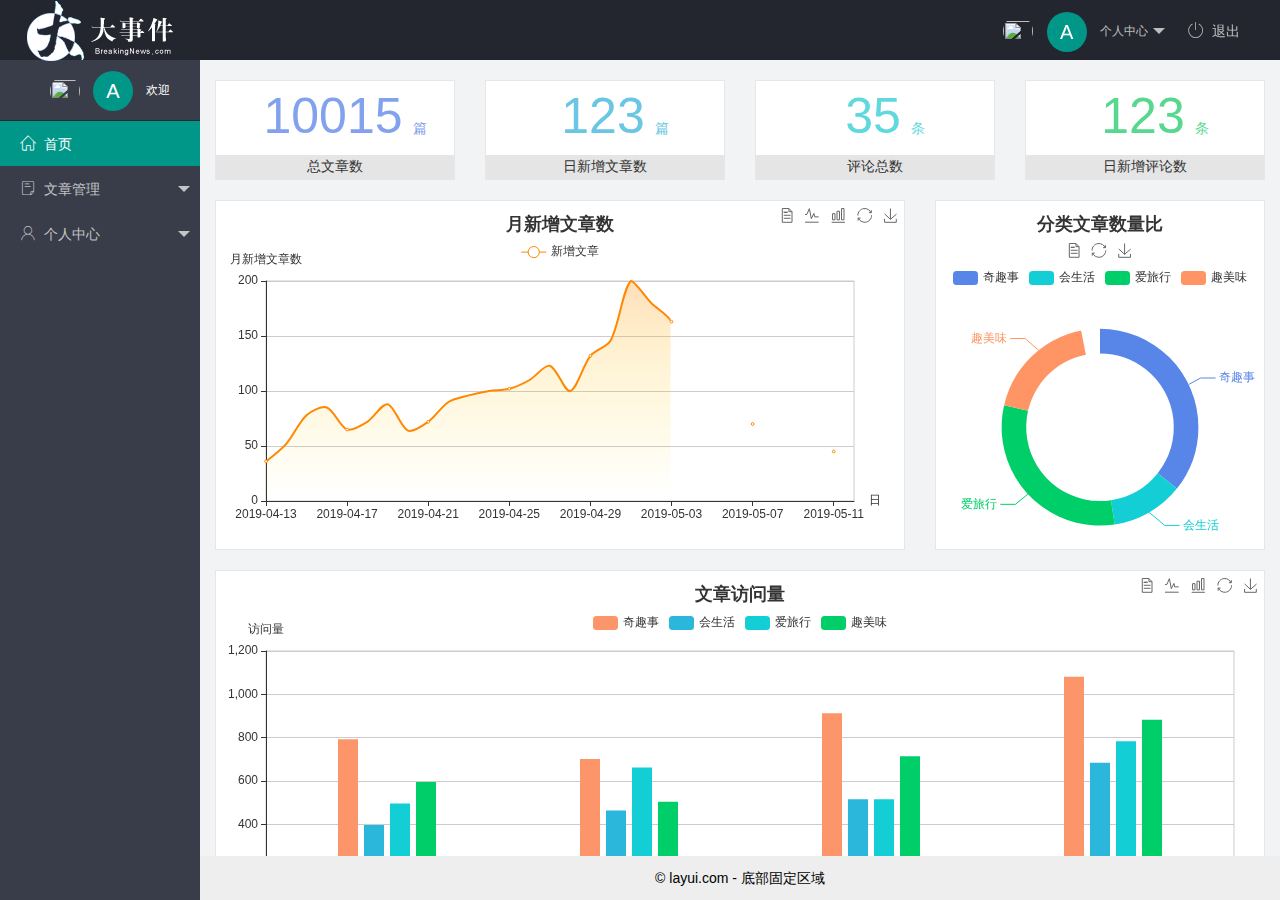
==== index.html @ 05a691ca "实现主页功能" ====
<!DOCTYPE html>
<html lang="en">

<head>
    <meta charset="UTF-8">
    <meta name="viewport" content="width=device-width, initial-scale=1.0">
    <meta http-equiv="X-UA-Compatible" content="ie=edge">
    <title>大事件后台管理系统</title>
    <link rel="stylesheet" href="assets/lib/layui/css/layui.css">
    <link rel="stylesheet" href="assets/css/index.css">
    <link rel="stylesheet" href="assets/fonts/iconfont.css">
</head>

<body class="layui-layout-body">
    <div class="layui-layout layui-layout-admin">
        <div class="layui-header">
            <div class="layui-logo">
                <img src="/assets/images/logo.png" alt="" />
            </div>
            <!-- 头部区域（可配合layui已有的水平导航） -->
            <ul class="layui-nav layui-layout-right">
                <li class="layui-nav-item">
                    <a href="javascript:;" class="userinfo">
                        <img src="http://t.cn/RCzsdCq" class="layui-nav-img" />
                        <span class="text-avatar">A</span>
                        个人中心
                    </a>
                    <dl class="layui-nav-child">
                        <dd><a href="">基本资料</a></dd>
                        <dd><a href="">更换头像</a></dd>
                        <dd><a href="">重置密码</a></dd>
                    </dl>
                </li>
                <li class="layui-nav-item"><a href="javascript:;" id="btnLogout"><span class="iconfont">&#xe865;</span>退出</a></li>
            </ul>
        </div>
        <div class="layui-side layui-bg-black">
            <div class="layui-side-scroll">
                <div class="userinfo">
                    <img src="http://t.cn/RCzsdCq" class="layui-nav-img" />
                    <span class="text-avatar">A</span>
                    <span id="welcom">欢迎</span>
                </div>
                <!-- 左侧导航区域（可配合layui已有的垂直导航） -->
                <ul class="layui-nav layui-nav-tree" lay-filter="test" lay-shrink="all">
                    <li class="layui-nav-item layui-this"><a href="home/dashboard.html" target="fm"><span
                                class="iconfont">&#xe6a9;</span>首页</a></li>
                    <li class="layui-nav-item">
                        <a class="" href="javascript:;"><span class="iconfont">&#xe615;</span>文章管理</a>
                        <dl class="layui-nav-child">
                            <dd><a href="javascript:;"><i class="layui-icon layui-icon-app"></i>文章类别</a></dd>
                            <dd><a href="javascript:;"><i class="layui-icon layui-icon-app"></i>文章列表</a></dd>
                            <dd><a href="javascript:;"><i class="layui-icon layui-icon-app"></i>发布文章</a></dd>
                        </dl>
                    </li>
                    <li class="layui-nav-item">
                        <a href="javascript:;"><span class="iconfont">&#xe614;</span>个人中心</a>
                        <dl class="layui-nav-child">
                            <dd><a href="javascript:;"><i class="layui-icon layui-icon-app"></i>基本资料</a></dd>
                            <dd><a href="javascript:;"><i class="layui-icon layui-icon-app"></i>更换头像</a></dd>
                            <dd><a href="javascript:;"><i class="layui-icon layui-icon-app"></i>重置密码</a></dd>
                        </dl>
                    </li>
                </ul>
            </div>
        </div>
        <div class="layui-body">
            <!-- 内容主体区域 -->
            <iframe name="fm" src="home/dashboard.html" frameborder="0"></iframe>
        </div>
        <div class="layui-footer">
            <!-- 底部固定区域 -->
            © layui.com - 底部固定区域
        </div>
    </div>
    <!-- 导入 layui 的JS文件 -->
    <script src="/assets/lib/layui/layui.all.js"></script>
    <script src="/assets/lib/jquery.js"></script>
    <script src="/assets/js/baseAPI.js"></script>
    <script src="/assets/js/index.js"></script>
</body>

</html>
---- assets/lib/layui/css/layui.css ----
/** layui-v2.5.5 MIT License By https://www.layui.com */
 .layui-inline,img{display:inline-block;vertical-align:middle}h1,h2,h3,h4,h5,h6{font-weight:400}.layui-edge,.layui-header,.layui-inline,.layui-main{position:relative}.layui-body,.layui-edge,.layui-elip{overflow:hidden}.layui-btn,.layui-edge,.layui-inline,img{vertical-align:middle}.layui-btn,.layui-disabled,.layui-icon,.layui-unselect{-moz-user-select:none;-webkit-user-select:none;-ms-user-select:none}.layui-elip,.layui-form-checkbox span,.layui-form-pane .layui-form-label{text-overflow:ellipsis;white-space:nowrap}.layui-breadcrumb,.layui-tree-btnGroup{visibility:hidden}blockquote,body,button,dd,div,dl,dt,form,h1,h2,h3,h4,h5,h6,input,li,ol,p,pre,td,textarea,th,ul{margin:0;padding:0;-webkit-tap-highlight-color:rgba(0,0,0,0)}a:active,a:hover{outline:0}img{border:none}li{list-style:none}table{border-collapse:collapse;border-spacing:0}h4,h5,h6{font-size:100%}button,input,optgroup,option,select,textarea{font-family:inherit;font-size:inherit;font-style:inherit;font-weight:inherit;outline:0}pre{white-space:pre-wrap;white-space:-moz-pre-wrap;white-space:-pre-wrap;white-space:-o-pre-wrap;word-wrap:break-word}body{line-height:24px;font:14px Helvetica Neue,Helvetica,PingFang SC,Tahoma,Arial,sans-serif}hr{height:1px;margin:10px 0;border:0;clear:both}a{color:#333;text-decoration:none}a:hover{color:#777}a cite{font-style:normal;*cursor:pointer}.layui-border-box,.layui-border-box *{box-sizing:border-box}.layui-box,.layui-box *{box-sizing:content-box}.layui-clear{clear:both;*zoom:1}.layui-clear:after{content:'\20';clear:both;*zoom:1;display:block;height:0}.layui-inline{*display:inline;*zoom:1}.layui-edge{display:inline-block;width:0;height:0;border-width:6px;border-style:dashed;border-color:transparent}.layui-edge-top{top:-4px;border-bottom-color:#999;border-bottom-style:solid}.layui-edge-right{border-left-color:#999;border-left-style:solid}.layui-edge-bottom{top:2px;border-top-color:#999;border-top-style:solid}.layui-edge-left{border-right-color:#999;border-right-style:solid}.layui-disabled,.layui-disabled:hover{color:#d2d2d2!important;cursor:not-allowed!important}.layui-circle{border-radius:100%}.layui-show{display:block!important}.layui-hide{display:none!important}@font-face{font-family:layui-icon;src:url(../font/iconfont.eot?v=250);src:url(../font/iconfont.eot?v=250#iefix) format('embedded-opentype'),url(../font/iconfont.woff2?v=250) format('woff2'),url(../font/iconfont.woff?v=250) format('woff'),url(../font/iconfont.ttf?v=250) format('truetype'),url(../font/iconfont.svg?v=250#layui-icon) format('svg')}.layui-icon{font-family:layui-icon!important;font-size:16px;font-style:normal;-webkit-font-smoothing:antialiased;-moz-osx-font-smoothing:grayscale}.layui-icon-reply-fill:before{content:"\e611"}.layui-icon-set-fill:before{content:"\e614"}.layui-icon-menu-fill:before{content:"\e60f"}.layui-icon-search:before{content:"\e615"}.layui-icon-share:before{content:"\e641"}.layui-icon-set-sm:before{content:"\e620"}.layui-icon-engine:before{content:"\e628"}.layui-icon-close:before{content:"\1006"}.layui-icon-close-fill:before{content:"\1007"}.layui-icon-chart-screen:before{content:"\e629"}.layui-icon-star:before{content:"\e600"}.layui-icon-circle-dot:before{content:"\e617"}.layui-icon-chat:before{content:"\e606"}.layui-icon-release:before{content:"\e609"}.layui-icon-list:before{content:"\e60a"}.layui-icon-chart:before{content:"\e62c"}.layui-icon-ok-circle:before{content:"\1005"}.layui-icon-layim-theme:before{content:"\e61b"}.layui-icon-table:before{content:"\e62d"}.layui-icon-right:before{content:"\e602"}.layui-icon-left:before{content:"\e603"}.layui-icon-cart-simple:before{content:"\e698"}.layui-icon-face-cry:before{content:"\e69c"}.layui-icon-face-smile:before{content:"\e6af"}.layui-icon-survey:before{content:"\e6b2"}.layui-icon-tree:before{content:"\e62e"}.layui-icon-upload-circle:before{content:"\e62f"}.layui-icon-add-circle:before{content:"\e61f"}.layui-icon-download-circle:before{content:"\e601"}.layui-icon-templeate-1:before{content:"\e630"}.layui-icon-util:before{content:"\e631"}.layui-icon-face-surprised:before{content:"\e664"}.layui-icon-edit:before{content:"\e642"}.layui-icon-speaker:before{content:"\e645"}.layui-icon-down:before{content:"\e61a"}.layui-icon-file:before{content:"\e621"}.layui-icon-layouts:before{content:"\e632"}.layui-icon-rate-half:before{content:"\e6c9"}.layui-icon-add-circle-fine:before{content:"\e608"}.layui-icon-prev-circle:before{content:"\e633"}.layui-icon-read:before{content:"\e705"}.layui-icon-404:before{content:"\e61c"}.layui-icon-carousel:before{content:"\e634"}.layui-icon-help:before{content:"\e607"}.layui-icon-code-circle:before{content:"\e635"}.layui-icon-water:before{content:"\e636"}.layui-icon-username:before{content:"\e66f"}.layui-icon-find-fill:before{content:"\e670"}.layui-icon-about:before{content:"\e60b"}.layui-icon-location:before{content:"\e715"}.layui-icon-up:before{content:"\e619"}.layui-icon-pause:before{content:"\e651"}.layui-icon-date:before{content:"\e637"}.layui-icon-layim-uploadfile:before{content:"\e61d"}.layui-icon-delete:before{content:"\e640"}.layui-icon-play:before{content:"\e652"}.layui-icon-top:before{content:"\e604"}.layui-icon-friends:before{content:"\e612"}.layui-icon-refresh-3:before{content:"\e9aa"}.layui-icon-ok:before{content:"\e605"}.layui-icon-layer:before{content:"\e638"}.layui-icon-face-smile-fine:before{content:"\e60c"}.layui-icon-dollar:before{content:"\e659"}.layui-icon-group:before{content:"\e613"}.layui-icon-layim-download:before{content:"\e61e"}.layui-icon-picture-fine:before{content:"\e60d"}.layui-icon-link:before{content:"\e64c"}.layui-icon-diamond:before{content:"\e735"}.layui-icon-log:before{content:"\e60e"}.layui-icon-rate-solid:before{content:"\e67a"}.layui-icon-fonts-del:before{content:"\e64f"}.layui-icon-unlink:before{content:"\e64d"}.layui-icon-fonts-clear:before{content:"\e639"}.layui-icon-triangle-r:before{content:"\e623"}.layui-icon-circle:before{content:"\e63f"}.layui-icon-radio:before{content:"\e643"}.layui-icon-align-center:before{content:"\e647"}.layui-icon-align-right:before{content:"\e648"}.layui-icon-align-left:before{content:"\e649"}.layui-icon-loading-1:before{content:"\e63e"}.layui-icon-return:before{content:"\e65c"}.layui-icon-fonts-strong:before{content:"\e62b"}.layui-icon-upload:before{content:"\e67c"}.layui-icon-dialogue:before{content:"\e63a"}.layui-icon-video:before{content:"\e6ed"}.layui-icon-headset:before{content:"\e6fc"}.layui-icon-cellphone-fine:before{content:"\e63b"}.layui-icon-add-1:before{content:"\e654"}.layui-icon-face-smile-b:before{content:"\e650"}.layui-icon-fonts-html:before{content:"\e64b"}.layui-icon-form:before{content:"\e63c"}.layui-icon-cart:before{content:"\e657"}.layui-icon-camera-fill:before{content:"\e65d"}.layui-icon-tabs:before{content:"\e62a"}.layui-icon-fonts-code:before{content:"\e64e"}.layui-icon-fire:before{content:"\e756"}.layui-icon-set:before{content:"\e716"}.layui-icon-fonts-u:before{content:"\e646"}.layui-icon-triangle-d:before{content:"\e625"}.layui-icon-tips:before{content:"\e702"}.layui-icon-picture:before{content:"\e64a"}.layui-icon-more-vertical:before{content:"\e671"}.layui-icon-flag:before{content:"\e66c"}.layui-icon-loading:before{content:"\e63d"}.layui-icon-fonts-i:before{content:"\e644"}.layui-icon-refresh-1:before{content:"\e666"}.layui-icon-rmb:before{content:"\e65e"}.layui-icon-home:before{content:"\e68e"}.layui-icon-user:before{content:"\e770"}.layui-icon-notice:before{content:"\e667"}.layui-icon-login-weibo:before{content:"\e675"}.layui-icon-voice:before{content:"\e688"}.layui-icon-upload-drag:before{content:"\e681"}.layui-icon-login-qq:before{content:"\e676"}.layui-icon-snowflake:before{content:"\e6b1"}.layui-icon-file-b:before{content:"\e655"}.layui-icon-template:before{content:"\e663"}.layui-icon-auz:before{content:"\e672"}.layui-icon-console:before{content:"\e665"}.layui-icon-app:before{content:"\e653"}.layui-icon-prev:before{content:"\e65a"}.layui-icon-website:before{content:"\e7ae"}.layui-icon-next:before{content:"\e65b"}.layui-icon-component:before{content:"\e857"}.layui-icon-more:before{content:"\e65f"}.layui-icon-login-wechat:before{content:"\e677"}.layui-icon-shrink-right:before{content:"\e668"}.layui-icon-spread-left:before{content:"\e66b"}.layui-icon-camera:before{content:"\e660"}.layui-icon-note:before{content:"\e66e"}.layui-icon-refresh:before{content:"\e669"}.layui-icon-female:before{content:"\e661"}.layui-icon-male:before{content:"\e662"}.layui-icon-password:before{content:"\e673"}.layui-icon-senior:before{content:"\e674"}.layui-icon-theme:before{content:"\e66a"}.layui-icon-tread:before{content:"\e6c5"}.layui-icon-praise:before{content:"\e6c6"}.layui-icon-star-fill:before{content:"\e658"}.layui-icon-rate:before{content:"\e67b"}.layui-icon-template-1:before{content:"\e656"}.layui-icon-vercode:before{content:"\e679"}.layui-icon-cellphone:before{content:"\e678"}.layui-icon-screen-full:before{content:"\e622"}.layui-icon-screen-restore:before{content:"\e758"}.layui-icon-cols:before{content:"\e610"}.layui-icon-export:before{content:"\e67d"}.layui-icon-print:before{content:"\e66d"}.layui-icon-slider:before{content:"\e714"}.layui-icon-addition:before{content:"\e624"}.layui-icon-subtraction:before{content:"\e67e"}.layui-icon-service:before{content:"\e626"}.layui-icon-transfer:before{content:"\e691"}.layui-main{width:1140px;margin:0 auto}.layui-header{z-index:1000;height:60px}.layui-header a:hover{transition:all .5s;-webkit-transition:all .5s}.layui-side{position:fixed;left:0;top:0;bottom:0;z-index:999;width:200px;overflow-x:hidden}.layui-side-scroll{position:relative;width:220px;height:100%;overflow-x:hidden}.layui-body{position:absolute;left:200px;right:0;top:0;bottom:0;z-index:998;width:auto;overflow-y:auto;box-sizing:border-box}.layui-layout-body{overflow:hidden}.layui-layout-admin .layui-header{background-color:#23262E}.layui-layout-admin .layui-side{top:60px;width:200px;overflow-x:hidden}.layui-layout-admin .layui-body{position:fixed;top:60px;bottom:44px}.layui-layout-admin .layui-main{width:auto;margin:0 15px}.layui-layout-admin .layui-footer{position:fixed;left:200px;right:0;bottom:0;height:44px;line-height:44px;padding:0 15px;background-color:#eee}.layui-layout-admin .layui-logo{position:absolute;left:0;top:0;width:200px;height:100%;line-height:60px;text-align:center;color:#009688;font-size:16px}.layui-layout-admin .layui-header .layui-nav{background:0 0}.layui-layout-left{position:absolute!important;left:200px;top:0}.layui-layout-right{position:absolute!important;right:0;top:0}.layui-container{position:relative;margin:0 auto;padding:0 15px;box-sizing:border-box}.layui-fluid{position:relative;margin:0 auto;padding:0 15px}.layui-row:after,.layui-row:before{content:'';display:block;clear:both}.layui-col-lg1,.layui-col-lg10,.layui-col-lg11,.layui-col-lg12,.layui-col-lg2,.layui-col-lg3,.layui-col-lg4,.layui-col-lg5,.layui-col-lg6,.layui-col-lg7,.layui-col-lg8,.layui-col-lg9,.layui-col-md1,.layui-col-md10,.layui-col-md11,.layui-col-md12,.layui-col-md2,.layui-col-md3,.layui-col-md4,.layui-col-md5,.layui-col-md6,.layui-col-md7,.layui-col-md8,.layui-col-md9,.layui-col-sm1,.layui-col-sm10,.layui-col-sm11,.layui-col-sm12,.layui-col-sm2,.layui-col-sm3,.layui-col-sm4,.layui-col-sm5,.layui-col-sm6,.layui-col-sm7,.layui-col-sm8,.layui-col-sm9,.layui-col-xs1,.layui-col-xs10,.layui-col-xs11,.layui-col-xs12,.layui-col-xs2,.layui-col-xs3,.layui-col-xs4,.layui-col-xs5,.layui-col-xs6,.layui-col-xs7,.layui-col-xs8,.layui-col-xs9{position:relative;display:block;box-sizing:border-box}.layui-col-xs1,.layui-col-xs10,.layui-col-xs11,.layui-col-xs12,.layui-col-xs2,.layui-col-xs3,.layui-col-xs4,.layui-col-xs5,.layui-col-xs6,.layui-col-xs7,.layui-col-xs8,.layui-col-xs9{float:left}.layui-col-xs1{width:8.33333333%}.layui-col-xs2{width:16.66666667%}.layui-col-xs3{width:25%}.layui-col-xs4{width:33.33333333%}.layui-col-xs5{width:41.66666667%}.layui-col-xs6{width:50%}.layui-col-xs7{width:58.33333333%}.layui-col-xs8{width:66.66666667%}.layui-col-xs9{width:75%}.layui-col-xs10{width:83.33333333%}.layui-col-xs11{width:91.66666667%}.layui-col-xs12{width:100%}.layui-col-xs-offset1{margin-left:8.33333333%}.layui-col-xs-offset2{margin-left:16.66666667%}.layui-col-xs-offset3{margin-left:25%}.layui-col-xs-offset4{margin-left:33.33333333%}.layui-col-xs-offset5{margin-left:41.66666667%}.layui-col-xs-offset6{margin-left:50%}.layui-col-xs-offset7{margin-left:58.33333333%}.layui-col-xs-offset8{margin-left:66.66666667%}.layui-col-xs-offset9{margin-left:75%}.layui-col-xs-offset10{margin-left:83.33333333%}.layui-col-xs-offset11{margin-left:91.66666667%}.layui-col-xs-offset12{margin-left:100%}@media screen and (max-width:768px){.layui-hide-xs{display:none!important}.layui-show-xs-block{display:block!important}.layui-show-xs-inline{display:inline!important}.layui-show-xs-inline-block{display:inline-block!important}}@media screen and (min-width:768px){.layui-container{width:750px}.layui-hide-sm{display:none!important}.layui-show-sm-block{display:block!important}.layui-show-sm-inline{display:inline!important}.layui-show-sm-inline-block{display:inline-block!important}.layui-col-sm1,.layui-col-sm10,.layui-col-sm11,.layui-col-sm12,.layui-col-sm2,.layui-col-sm3,.layui-col-sm4,.layui-col-sm5,.layui-col-sm6,.layui-col-sm7,.layui-col-sm8,.layui-col-sm9{float:left}.layui-col-sm1{width:8.33333333%}.layui-col-sm2{width:16.66666667%}.layui-col-sm3{width:25%}.layui-col-sm4{width:33.33333333%}.layui-col-sm5{width:41.66666667%}.layui-col-sm6{width:50%}.layui-col-sm7{width:58.33333333%}.layui-col-sm8{width:66.66666667%}.layui-col-sm9{width:75%}.layui-col-sm10{width:83.33333333%}.layui-col-sm11{width:91.66666667%}.layui-col-sm12{width:100%}.layui-col-sm-offset1{margin-left:8.33333333%}.layui-col-sm-offset2{margin-left:16.66666667%}.layui-col-sm-offset3{margin-left:25%}.layui-col-sm-offset4{margin-left:33.33333333%}.layui-col-sm-offset5{margin-left:41.66666667%}.layui-col-sm-offset6{margin-left:50%}.layui-col-sm-offset7{margin-left:58.33333333%}.layui-col-sm-offset8{margin-left:66.66666667%}.layui-col-sm-offset9{margin-left:75%}.layui-col-sm-offset10{margin-left:83.33333333%}.layui-col-sm-offset11{margin-left:91.66666667%}.layui-col-sm-offset12{margin-left:100%}}@media screen and (min-width:992px){.layui-container{width:970px}.layui-hide-md{display:none!important}.layui-show-md-block{display:block!important}.layui-show-md-inline{display:inline!important}.layui-show-md-inline-block{display:inline-block!important}.layui-col-md1,.layui-col-md10,.layui-col-md11,.layui-col-md12,.layui-col-md2,.layui-col-md3,.layui-col-md4,.layui-col-md5,.layui-col-md6,.layui-col-md7,.layui-col-md8,.layui-col-md9{float:left}.layui-col-md1{width:8.33333333%}.layui-col-md2{width:16.66666667%}.layui-col-md3{width:25%}.layui-col-md4{width:33.33333333%}.layui-col-md5{width:41.66666667%}.layui-col-md6{width:50%}.layui-col-md7{width:58.33333333%}.layui-col-md8{width:66.66666667%}.layui-col-md9{width:75%}.layui-col-md10{width:83.33333333%}.layui-col-md11{width:91.66666667%}.layui-col-md12{width:100%}.layui-col-md-offset1{margin-left:8.33333333%}.layui-col-md-offset2{margin-left:16.66666667%}.layui-col-md-offset3{margin-left:25%}.layui-col-md-offset4{margin-left:33.33333333%}.layui-col-md-offset5{margin-left:41.66666667%}.layui-col-md-offset6{margin-left:50%}.layui-col-md-offset7{margin-left:58.33333333%}.layui-col-md-offset8{margin-left:66.66666667%}.layui-col-md-offset9{margin-left:75%}.layui-col-md-offset10{margin-left:83.33333333%}.layui-col-md-offset11{margin-left:91.66666667%}.layui-col-md-offset12{margin-left:100%}}@media screen and (min-width:1200px){.layui-container{width:1170px}.layui-hide-lg{display:none!important}.layui-show-lg-block{display:block!important}.layui-show-lg-inline{display:inline!important}.layui-show-lg-inline-block{display:inline-block!important}.layui-col-lg1,.layui-col-lg10,.layui-col-lg11,.layui-col-lg12,.layui-col-lg2,.layui-col-lg3,.layui-col-lg4,.layui-col-lg5,.layui-col-lg6,.layui-col-lg7,.layui-col-lg8,.layui-col-lg9{float:left}.layui-col-lg1{width:8.33333333%}.layui-col-lg2{width:16.66666667%}.layui-col-lg3{width:25%}.layui-col-lg4{width:33.33333333%}.layui-col-lg5{width:41.66666667%}.layui-col-lg6{width:50%}.layui-col-lg7{width:58.33333333%}.layui-col-lg8{width:66.66666667%}.layui-col-lg9{width:75%}.layui-col-lg10{width:83.33333333%}.layui-col-lg11{width:91.66666667%}.layui-col-lg12{width:100%}.layui-col-lg-offset1{margin-left:8.33333333%}.layui-col-lg-offset2{margin-left:16.66666667%}.layui-col-lg-offset3{margin-left:25%}.layui-col-lg-offset4{margin-left:33.33333333%}.layui-col-lg-offset5{margin-left:41.66666667%}.layui-col-lg-offset6{margin-left:50%}.layui-col-lg-offset7{margin-left:58.33333333%}.layui-col-lg-offset8{margin-left:66.66666667%}.layui-col-lg-offset9{margin-left:75%}.layui-col-lg-offset10{margin-left:83.33333333%}.layui-col-lg-offset11{margin-left:91.66666667%}.layui-col-lg-offset12{margin-left:100%}}.layui-col-space1{margin:-.5px}.layui-col-space1>*{padding:.5px}.layui-col-space3{margin:-1.5px}.layui-col-space3>*{padding:1.5px}.layui-col-space5{margin:-2.5px}.layui-col-space5>*{padding:2.5px}.layui-col-space8{margin:-3.5px}.layui-col-space8>*{padding:3.5px}.layui-col-space10{margin:-5px}.layui-col-space10>*{padding:5px}.layui-col-space12{margin:-6px}.layui-col-space12>*{padding:6px}.layui-col-space15{margin:-7.5px}.layui-col-space15>*{padding:7.5px}.layui-col-space18{margin:-9px}.layui-col-space18>*{padding:9px}.layui-col-space20{margin:-10px}.layui-col-space20>*{padding:10px}.layui-col-space22{margin:-11px}.layui-col-space22>*{padding:11px}.layui-col-space25{margin:-12.5px}.layui-col-space25>*{padding:12.5px}.layui-col-space30{margin:-15px}.layui-col-space30>*{padding:15px}.layui-btn,.layui-input,.layui-select,.layui-textarea,.layui-upload-button{outline:0;-webkit-appearance:none;transition:all .3s;-webkit-transition:all .3s;box-sizing:border-box}.layui-elem-quote{margin-bottom:10px;padding:15px;line-height:22px;border-left:5px solid #009688;border-radius:0 2px 2px 0;background-color:#f2f2f2}.layui-quote-nm{border-style:solid;border-width:1px 1px 1px 5px;background:0 0}.layui-elem-field{margin-bottom:10px;padding:0;border-width:1px;border-style:solid}.layui-elem-field legend{margin-left:20px;padding:0 10px;font-size:20px;font-weight:300}.layui-field-title{margin:10px 0 20px;border-width:1px 0 0}.layui-field-box{padding:10px 15px}.layui-field-title .layui-field-box{padding:10px 0}.layui-progress{position:relative;height:6px;border-radius:20px;background-color:#e2e2e2}.layui-progress-bar{position:absolute;left:0;top:0;width:0;max-width:100%;height:6px;border-radius:20px;text-align:right;background-color:#5FB878;transition:all .3s;-webkit-transition:all .3s}.layui-progress-big,.layui-progress-big .layui-progress-bar{height:18px;line-height:18px}.layui-progress-text{position:relative;top:-20px;line-height:18px;font-size:12px;color:#666}.layui-progress-big .layui-progress-text{position:static;padding:0 10px;color:#fff}.layui-collapse{border-width:1px;border-style:solid;border-radius:2px}.layui-colla-content,.layui-colla-item{border-top-width:1px;border-top-style:solid}.layui-colla-item:first-child{border-top:none}.layui-colla-title{position:relative;height:42px;line-height:42px;padding:0 15px 0 35px;color:#333;background-color:#f2f2f2;cursor:pointer;font-size:14px;overflow:hidden}.layui-colla-content{display:none;padding:10px 15px;line-height:22px;color:#666}.layui-colla-icon{position:absolute;left:15px;top:0;font-size:14px}.layui-card{margin-bottom:15px;border-radius:2px;background-color:#fff;box-shadow:0 1px 2px 0 rgba(0,0,0,.05)}.layui-card:last-child{margin-bottom:0}.layui-card-header{position:relative;height:42px;line-height:42px;padding:0 15px;border-bottom:1px solid #f6f6f6;color:#333;border-radius:2px 2px 0 0;font-size:14px}.layui-bg-black,.layui-bg-blue,.layui-bg-cyan,.layui-bg-green,.layui-bg-orange,.layui-bg-red{color:#fff!important}.layui-card-body{position:relative;padding:10px 15px;line-height:24px}.layui-card-body[pad15]{padding:15px}.layui-card-body[pad20]{padding:20px}.layui-card-body .layui-table{margin:5px 0}.layui-card .layui-tab{margin:0}.layui-panel-window{position:relative;padding:15px;border-radius:0;border-top:5px solid #E6E6E6;background-color:#fff}.layui-auxiliar-moving{position:fixed;left:0;right:0;top:0;bottom:0;width:100%;height:100%;background:0 0;z-index:9999999999}.layui-form-label,.layui-form-mid,.layui-form-select,.layui-input-block,.layui-input-inline,.layui-textarea{position:relative}.layui-bg-red{background-color:#FF5722!important}.layui-bg-orange{background-color:#FFB800!important}.layui-bg-green{background-color:#009688!important}.layui-bg-cyan{background-color:#2F4056!important}.layui-bg-blue{background-color:#1E9FFF!important}.layui-bg-black{background-color:#393D49!important}.layui-bg-gray{background-color:#eee!important;color:#666!important}.layui-badge-rim,.layui-colla-content,.layui-colla-item,.layui-collapse,.layui-elem-field,.layui-form-pane .layui-form-item[pane],.layui-form-pane .layui-form-label,.layui-input,.layui-layedit,.layui-layedit-tool,.layui-quote-nm,.layui-select,.layui-tab-bar,.layui-tab-card,.layui-tab-title,.layui-tab-title .layui-this:after,.layui-textarea{border-color:#e6e6e6}.layui-timeline-item:before,hr{background-color:#e6e6e6}.layui-text{line-height:22px;font-size:14px;color:#666}.layui-text h1,.layui-text h2,.layui-text h3{font-weight:500;color:#333}.layui-text h1{font-size:30px}.layui-text h2{font-size:24px}.layui-text h3{font-size:18px}.layui-text a:not(.layui-btn){color:#01AAED}.layui-text a:not(.layui-btn):hover{text-decoration:underline}.layui-text ul{padding:5px 0 5px 15px}.layui-text ul li{margin-top:5px;list-style-type:disc}.layui-text em,.layui-word-aux{color:#999!important;padding:0 5px!important}.layui-btn{display:inline-block;height:38px;line-height:38px;padding:0 18px;background-color:#009688;color:#fff;white-space:nowrap;text-align:center;font-size:14px;border:none;border-radius:2px;cursor:pointer}.layui-btn:hover{opacity:.8;filter:alpha(opacity=80);color:#fff}.layui-btn:active{opacity:1;filter:alpha(opacity=100)}.layui-btn+.layui-btn{margin-left:10px}.layui-btn-container{font-size:0}.layui-btn-container .layui-btn{margin-right:10px;margin-bottom:10px}.layui-btn-container .layui-btn+.layui-btn{margin-left:0}.layui-table .layui-btn-container .layui-btn{margin-bottom:9px}.layui-btn-radius{border-radius:100px}.layui-btn .layui-icon{margin-right:3px;font-size:18px;vertical-align:bottom;vertical-align:middle\9}.layui-btn-primary{border:1px solid #C9C9C9;background-color:#fff;color:#555}.layui-btn-primary:hover{border-color:#009688;color:#333}.layui-btn-normal{background-color:#1E9FFF}.layui-btn-warm{background-color:#FFB800}.layui-btn-danger{background-color:#FF5722}.layui-btn-checked{background-color:#5FB878}.layui-btn-disabled,.layui-btn-disabled:active,.layui-btn-disabled:hover{border:1px solid #e6e6e6;background-color:#FBFBFB;color:#C9C9C9;cursor:not-allowed;opacity:1}.layui-btn-lg{height:44px;line-height:44px;padding:0 25px;font-size:16px}.layui-btn-sm{height:30px;line-height:30px;padding:0 10px;font-size:12px}.layui-btn-sm i{font-size:16px!important}.layui-btn-xs{height:22px;line-height:22px;padding:0 5px;font-size:12px}.layui-btn-xs i{font-size:14px!important}.layui-btn-group{display:inline-block;vertical-align:middle;font-size:0}.layui-btn-group .layui-btn{margin-left:0!important;margin-right:0!important;border-left:1px solid rgba(255,255,255,.5);border-radius:0}.layui-btn-group .layui-btn-primary{border-left:none}.layui-btn-group .layui-btn-primary:hover{border-color:#C9C9C9;color:#009688}.layui-btn-group .layui-btn:first-child{border-left:none;border-radius:2px 0 0 2px}.layui-btn-group .layui-btn-primary:first-child{border-left:1px solid #c9c9c9}.layui-btn-group .layui-btn:last-child{border-radius:0 2px 2px 0}.layui-btn-group .layui-btn+.layui-btn{margin-left:0}.layui-btn-group+.layui-btn-group{margin-left:10px}.layui-btn-fluid{width:100%}.layui-input,.layui-select,.layui-textarea{height:38px;line-height:1.3;line-height:38px\9;border-width:1px;border-style:solid;background-color:#fff;border-radius:2px}.layui-input::-webkit-input-placeholder,.layui-select::-webkit-input-placeholder,.layui-textarea::-webkit-input-placeholder{line-height:1.3}.layui-input,.layui-textarea{display:block;width:100%;padding-left:10px}.layui-input:hover,.layui-textarea:hover{border-color:#D2D2D2!important}.layui-input:focus,.layui-textarea:focus{border-color:#C9C9C9!important}.layui-textarea{min-height:100px;height:auto;line-height:20px;padding:6px 10px;resize:vertical}.layui-select{padding:0 10px}.layui-form input[type=checkbox],.layui-form input[type=radio],.layui-form select{display:none}.layui-form [lay-ignore]{display:initial}.layui-form-item{margin-bottom:15px;clear:both;*zoom:1}.layui-form-item:after{content:'\20';clear:both;*zoom:1;display:block;height:0}.layui-form-label{float:left;display:block;padding:9px 15px;width:80px;font-weight:400;line-height:20px;text-align:right}.layui-form-label-col{display:block;float:none;padding:9px 0;line-height:20px;text-align:left}.layui-form-item .layui-inline{margin-bottom:5px;margin-right:10px}.layui-input-block{margin-left:110px;min-height:36px}.layui-input-inline{display:inline-block;vertical-align:middle}.layui-form-item .layui-input-inline{float:left;width:190px;margin-right:10px}.layui-form-text .layui-input-inline{width:auto}.layui-form-mid{float:left;display:block;padding:9px 0!important;line-height:20px;margin-right:10px}.layui-form-danger+.layui-form-select .layui-input,.layui-form-danger:focus{border-color:#FF5722!important}.layui-form-select .layui-input{padding-right:30px;cursor:pointer}.layui-form-select .layui-edge{position:absolute;right:10px;top:50%;margin-top:-3px;cursor:pointer;border-width:6px;border-top-color:#c2c2c2;border-top-style:solid;transition:all .3s;-webkit-transition:all .3s}.layui-form-select dl{display:none;position:absolute;left:0;top:42px;padding:5px 0;z-index:899;min-width:100%;border:1px solid #d2d2d2;max-height:300px;overflow-y:auto;background-color:#fff;border-radius:2px;box-shadow:0 2px 4px rgba(0,0,0,.12);box-sizing:border-box}.layui-form-select dl dd,.layui-form-select dl dt{padding:0 10px;line-height:36px;white-space:nowrap;overflow:hidden;text-overflow:ellipsis}.layui-form-select dl dt{font-size:12px;color:#999}.layui-form-select dl dd{cursor:pointer}.layui-form-select dl dd:hover{background-color:#f2f2f2;-webkit-transition:.5s all;transition:.5s all}.layui-form-select .layui-select-group dd{padding-left:20px}.layui-form-select dl dd.layui-select-tips{padding-left:10px!important;color:#999}.layui-form-select dl dd.layui-this{background-color:#5FB878;color:#fff}.layui-form-checkbox,.layui-form-select dl dd.layui-disabled{background-color:#fff}.layui-form-selected dl{display:block}.layui-form-checkbox,.layui-form-checkbox *,.layui-form-switch{display:inline-block;vertical-align:middle}.layui-form-selected .layui-edge{margin-top:-9px;-webkit-transform:rotate(180deg);transform:rotate(180deg);margin-top:-3px\9}:root .layui-form-selected .layui-edge{margin-top:-9px\0/IE9}.layui-form-selectup dl{top:auto;bottom:42px}.layui-select-none{margin:5px 0;text-align:center;color:#999}.layui-select-disabled .layui-disabled{border-color:#eee!important}.layui-select-disabled .layui-edge{border-top-color:#d2d2d2}.layui-form-checkbox{position:relative;height:30px;line-height:30px;margin-right:10px;padding-right:30px;cursor:pointer;font-size:0;-webkit-transition:.1s linear;transition:.1s linear;box-sizing:border-box}.layui-form-checkbox span{padding:0 10px;height:100%;font-size:14px;border-radius:2px 0 0 2px;background-color:#d2d2d2;color:#fff;overflow:hidden}.layui-form-checkbox:hover span{background-color:#c2c2c2}.layui-form-checkbox i{position:absolute;right:0;top:0;width:30px;height:28px;border:1px solid #d2d2d2;border-left:none;border-radius:0 2px 2px 0;color:#fff;font-size:20px;text-align:center}.layui-form-checkbox:hover i{border-color:#c2c2c2;color:#c2c2c2}.layui-form-checked,.layui-form-checked:hover{border-color:#5FB878}.layui-form-checked span,.layui-form-checked:hover span{background-color:#5FB878}.layui-form-checked i,.layui-form-checked:hover i{color:#5FB878}.layui-form-item .layui-form-checkbox{margin-top:4px}.layui-form-checkbox[lay-skin=primary]{height:auto!important;line-height:normal!important;min-width:18px;min-height:18px;border:none!important;margin-right:0;padding-left:28px;padding-right:0;background:0 0}.layui-form-checkbox[lay-skin=primary] span{padding-left:0;padding-right:15px;line-height:18px;background:0 0;color:#666}.layui-form-checkbox[lay-skin=primary] i{right:auto;left:0;width:16px;height:16px;line-height:16px;border:1px solid #d2d2d2;font-size:12px;border-radius:2px;background-color:#fff;-webkit-transition:.1s linear;transition:.1s linear}.layui-form-checkbox[lay-skin=primary]:hover i{border-color:#5FB878;color:#fff}.layui-form-checked[lay-skin=primary] i{border-color:#5FB878!important;background-color:#5FB878;color:#fff}.layui-checkbox-disbaled[lay-skin=primary] span{background:0 0!important;color:#c2c2c2}.layui-checkbox-disbaled[lay-skin=primary]:hover i{border-color:#d2d2d2}.layui-form-item .layui-form-checkbox[lay-skin=primary]{margin-top:10px}.layui-form-switch{position:relative;height:22px;line-height:22px;min-width:35px;padding:0 5px;margin-top:8px;border:1px solid #d2d2d2;border-radius:20px;cursor:pointer;background-color:#fff;-webkit-transition:.1s linear;transition:.1s linear}.layui-form-switch i{position:absolute;left:5px;top:3px;width:16px;height:16px;border-radius:20px;background-color:#d2d2d2;-webkit-transition:.1s linear;transition:.1s linear}.layui-form-switch em{position:relative;top:0;width:25px;margin-left:21px;padding:0!important;text-align:center!important;color:#999!important;font-style:normal!important;font-size:12px}.layui-form-onswitch{border-color:#5FB878;background-color:#5FB878}.layui-checkbox-disbaled,.layui-checkbox-disbaled i{border-color:#e2e2e2!important}.layui-form-onswitch i{left:100%;margin-left:-21px;background-color:#fff}.layui-form-onswitch em{margin-left:5px;margin-right:21px;color:#fff!important}.layui-checkbox-disbaled span{background-color:#e2e2e2!important}.layui-checkbox-disbaled:hover i{color:#fff!important}[lay-radio]{display:none}.layui-form-radio,.layui-form-radio *{display:inline-block;vertical-align:middle}.layui-form-radio{line-height:28px;margin:6px 10px 0 0;padding-right:10px;cursor:pointer;font-size:0}.layui-form-radio *{font-size:14px}.layui-form-radio>i{margin-right:8px;font-size:22px;color:#c2c2c2}.layui-form-radio>i:hover,.layui-form-radioed>i{color:#5FB878}.layui-radio-disbaled>i{color:#e2e2e2!important}.layui-form-pane .layui-form-label{width:110px;padding:8px 15px;height:38px;line-height:20px;border-width:1px;border-style:solid;border-radius:2px 0 0 2px;text-align:center;background-color:#FBFBFB;overflow:hidden;box-sizing:border-box}.layui-form-pane .layui-input-inline{margin-left:-1px}.layui-form-pane .layui-input-block{margin-left:110px;left:-1px}.layui-form-pane .layui-input{border-radius:0 2px 2px 0}.layui-form-pane .layui-form-text .layui-form-label{float:none;width:100%;border-radius:2px;box-sizing:border-box;text-align:left}.layui-form-pane .layui-form-text .layui-input-inline{display:block;margin:0;top:-1px;clear:both}.layui-form-pane .layui-form-text .layui-input-block{margin:0;left:0;top:-1px}.layui-form-pane .layui-form-text .layui-textarea{min-height:100px;border-radius:0 0 2px 2px}.layui-form-pane .layui-form-checkbox{margin:4px 0 4px 10px}.layui-form-pane .layui-form-radio,.layui-form-pane .layui-form-switch{margin-top:6px;margin-left:10px}.layui-form-pane .layui-form-item[pane]{position:relative;border-width:1px;border-style:solid}.layui-form-pane .layui-form-item[pane] .layui-form-label{position:absolute;left:0;top:0;height:100%;border-width:0 1px 0 0}.layui-form-pane .layui-form-item[pane] .layui-input-inline{margin-left:110px}@media screen and (max-width:450px){.layui-form-item .layui-form-label{text-overflow:ellipsis;overflow:hidden;white-space:nowrap}.layui-form-item .layui-inline{display:block;margin-right:0;margin-bottom:20px;clear:both}.layui-form-item .layui-inline:after{content:'\20';clear:both;display:block;height:0}.layui-form-item .layui-input-inline{display:block;float:none;left:-3px;width:auto;margin:0 0 10px 112px}.layui-form-item .layui-input-inline+.layui-form-mid{margin-left:110px;top:-5px;padding:0}.layui-form-item .layui-form-checkbox{margin-right:5px;margin-bottom:5px}}.layui-layedit{border-width:1px;border-style:solid;border-radius:2px}.layui-layedit-tool{padding:3px 5px;border-bottom-width:1px;border-bottom-style:solid;font-size:0}.layedit-tool-fixed{position:fixed;top:0;border-top:1px solid #e2e2e2}.layui-layedit-tool .layedit-tool-mid,.layui-layedit-tool .layui-icon{display:inline-block;vertical-align:middle;text-align:center;font-size:14px}.layui-layedit-tool .layui-icon{position:relative;width:32px;height:30px;line-height:30px;margin:3px 5px;color:#777;cursor:pointer;border-radius:2px}.layui-layedit-tool .layui-icon:hover{color:#393D49}.layui-layedit-tool .layui-icon:active{color:#000}.layui-layedit-tool .layedit-tool-active{background-color:#e2e2e2;color:#000}.layui-layedit-tool .layui-disabled,.layui-layedit-tool .layui-disabled:hover{color:#d2d2d2;cursor:not-allowed}.layui-layedit-tool .layedit-tool-mid{width:1px;height:18px;margin:0 10px;background-color:#d2d2d2}.layedit-tool-html{width:50px!important;font-size:30px!important}.layedit-tool-b,.layedit-tool-code,.layedit-tool-help{font-size:16px!important}.layedit-tool-d,.layedit-tool-face,.layedit-tool-image,.layedit-tool-unlink{font-size:18px!important}.layedit-tool-image input{position:absolute;font-size:0;left:0;top:0;width:100%;height:100%;opacity:.01;filter:Alpha(opacity=1);cursor:pointer}.layui-layedit-iframe iframe{display:block;width:100%}#LAY_layedit_code{overflow:hidden}.layui-laypage{display:inline-block;*display:inline;*zoom:1;vertical-align:middle;margin:10px 0;font-size:0}.layui-laypage>a:first-child,.layui-laypage>a:first-child em{border-radius:2px 0 0 2px}.layui-laypage>a:last-child,.layui-laypage>a:last-child em{border-radius:0 2px 2px 0}.layui-laypage>:first-child{margin-left:0!important}.layui-laypage>:last-child{margin-right:0!important}.layui-laypage a,.layui-laypage button,.layui-laypage input,.layui-laypage select,.layui-laypage span{border:1px solid #e2e2e2}.layui-laypage a,.layui-laypage span{display:inline-block;*display:inline;*zoom:1;vertical-align:middle;padding:0 15px;height:28px;line-height:28px;margin:0 -1px 5px 0;background-color:#fff;color:#333;font-size:12px}.layui-flow-more a *,.layui-laypage input,.layui-table-view select[lay-ignore]{display:inline-block}.layui-laypage a:hover{color:#009688}.layui-laypage em{font-style:normal}.layui-laypage .layui-laypage-spr{color:#999;font-weight:700}.layui-laypage a{text-decoration:none}.layui-laypage .layui-laypage-curr{position:relative}.layui-laypage .layui-laypage-curr em{position:relative;color:#fff}.layui-laypage .layui-laypage-curr .layui-laypage-em{position:absolute;left:-1px;top:-1px;padding:1px;width:100%;height:100%;background-color:#009688}.layui-laypage-em{border-radius:2px}.layui-laypage-next em,.layui-laypage-prev em{font-family:Sim sun;font-size:16px}.layui-laypage .layui-laypage-count,.layui-laypage .layui-laypage-limits,.layui-laypage .layui-laypage-refresh,.layui-laypage .layui-laypage-skip{margin-left:10px;margin-right:10px;padding:0;border:none}.layui-laypage .layui-laypage-limits,.layui-laypage .layui-laypage-refresh{vertical-align:top}.layui-laypage .layui-laypage-refresh i{font-size:18px;cursor:pointer}.layui-laypage select{height:22px;padding:3px;border-radius:2px;cursor:pointer}.layui-laypage .layui-laypage-skip{height:30px;line-height:30px;color:#999}.layui-laypage button,.layui-laypage input{height:30px;line-height:30px;border-radius:2px;vertical-align:top;background-color:#fff;box-sizing:border-box}.layui-laypage input{width:40px;margin:0 10px;padding:0 3px;text-align:center}.layui-laypage input:focus,.layui-laypage select:focus{border-color:#009688!important}.layui-laypage button{margin-left:10px;padding:0 10px;cursor:pointer}.layui-table,.layui-table-view{margin:10px 0}.layui-flow-more{margin:10px 0;text-align:center;color:#999;font-size:14px}.layui-flow-more a{height:32px;line-height:32px}.layui-flow-more a *{vertical-align:top}.layui-flow-more a cite{padding:0 20px;border-radius:3px;background-color:#eee;color:#333;font-style:normal}.layui-flow-more a cite:hover{opacity:.8}.layui-flow-more a i{font-size:30px;color:#737383}.layui-table{width:100%;background-color:#fff;color:#666}.layui-table tr{transition:all .3s;-webkit-transition:all .3s}.layui-table th{text-align:left;font-weight:400}.layui-table tbody tr:hover,.layui-table thead tr,.layui-table-click,.layui-table-header,.layui-table-hover,.layui-table-mend,.layui-table-patch,.layui-table-tool,.layui-table-total,.layui-table-total tr,.layui-table[lay-even] tr:nth-child(even){background-color:#f2f2f2}.layui-table td,.layui-table th,.layui-table-col-set,.layui-table-fixed-r,.layui-table-grid-down,.layui-table-header,.layui-table-page,.layui-table-tips-main,.layui-table-tool,.layui-table-total,.layui-table-view,.layui-table[lay-skin=line],.layui-table[lay-skin=row]{border-width:1px;border-style:solid;border-color:#e6e6e6}.layui-table td,.layui-table th{position:relative;padding:9px 15px;min-height:20px;line-height:20px;font-size:14px}.layui-table[lay-skin=line] td,.layui-table[lay-skin=line] th{border-width:0 0 1px}.layui-table[lay-skin=row] td,.layui-table[lay-skin=row] th{border-width:0 1px 0 0}.layui-table[lay-skin=nob] td,.layui-table[lay-skin=nob] th{border:none}.layui-table img{max-width:100px}.layui-table[lay-size=lg] td,.layui-table[lay-size=lg] th{padding:15px 30px}.layui-table-view .layui-table[lay-size=lg] .layui-table-cell{height:40px;line-height:40px}.layui-table[lay-size=sm] td,.layui-table[lay-size=sm] th{font-size:12px;padding:5px 10px}.layui-table-view .layui-table[lay-size=sm] .layui-table-cell{height:20px;line-height:20px}.layui-table[lay-data]{display:none}.layui-table-box{position:relative;overflow:hidden}.layui-table-view .layui-table{position:relative;width:auto;margin:0}.layui-table-view .layui-table[lay-skin=line]{border-width:0 1px 0 0}.layui-table-view .layui-table[lay-skin=row]{border-width:0 0 1px}.layui-table-view .layui-table td,.layui-table-view .layui-table th{padding:5px 0;border-top:none;border-left:none}.layui-table-view .layui-table th.layui-unselect .layui-table-cell span{cursor:pointer}.layui-table-view .layui-table td{cursor:default}.layui-table-view .layui-table td[data-edit=text]{cursor:text}.layui-table-view .layui-form-checkbox[lay-skin=primary] i{width:18px;height:18px}.layui-table-view .layui-form-radio{line-height:0;padding:0}.layui-table-view .layui-form-radio>i{margin:0;font-size:20px}.layui-table-init{position:absolute;left:0;top:0;width:100%;height:100%;text-align:center;z-index:110}.layui-table-init .layui-icon{position:absolute;left:50%;top:50%;margin:-15px 0 0 -15px;font-size:30px;color:#c2c2c2}.layui-table-header{border-width:0 0 1px;overflow:hidden}.layui-table-header .layui-table{margin-bottom:-1px}.layui-table-tool .layui-inline[lay-event]{position:relative;width:26px;height:26px;padding:5px;line-height:16px;margin-right:10px;text-align:center;color:#333;border:1px solid #ccc;cursor:pointer;-webkit-transition:.5s all;transition:.5s all}.layui-table-tool .layui-inline[lay-event]:hover{border:1px solid #999}.layui-table-tool-temp{padding-right:120px}.layui-table-tool-self{position:absolute;right:17px;top:10px}.layui-table-tool .layui-table-tool-self .layui-inline[lay-event]{margin:0 0 0 10px}.layui-table-tool-panel{position:absolute;top:29px;left:-1px;padding:5px 0;min-width:150px;min-height:40px;border:1px solid #d2d2d2;text-align:left;overflow-y:auto;background-color:#fff;box-shadow:0 2px 4px rgba(0,0,0,.12)}.layui-table-cell,.layui-table-tool-panel li{overflow:hidden;text-overflow:ellipsis;white-space:nowrap}.layui-table-tool-panel li{padding:0 10px;line-height:30px;-webkit-transition:.5s all;transition:.5s all}.layui-table-tool-panel li .layui-form-checkbox[lay-skin=primary]{width:100%;padding-left:28px}.layui-table-tool-panel li:hover{background-color:#f2f2f2}.layui-table-tool-panel li .layui-form-checkbox[lay-skin=primary] i{position:absolute;left:0;top:0}.layui-table-tool-panel li .layui-form-checkbox[lay-skin=primary] span{padding:0}.layui-table-tool .layui-table-tool-self .layui-table-tool-panel{left:auto;right:-1px}.layui-table-col-set{position:absolute;right:0;top:0;width:20px;height:100%;border-width:0 0 0 1px;background-color:#fff}.layui-table-sort{width:10px;height:20px;margin-left:5px;cursor:pointer!important}.layui-table-sort .layui-edge{position:absolute;left:5px;border-width:5px}.layui-table-sort .layui-table-sort-asc{top:3px;border-top:none;border-bottom-style:solid;border-bottom-color:#b2b2b2}.layui-table-sort .layui-table-sort-asc:hover{border-bottom-color:#666}.layui-table-sort .layui-table-sort-desc{bottom:5px;border-bottom:none;border-top-style:solid;border-top-color:#b2b2b2}.layui-table-sort .layui-table-sort-desc:hover{border-top-color:#666}.layui-table-sort[lay-sort=asc] .layui-table-sort-asc{border-bottom-color:#000}.layui-table-sort[lay-sort=desc] .layui-table-sort-desc{border-top-color:#000}.layui-table-cell{height:28px;line-height:28px;padding:0 15px;position:relative;box-sizing:border-box}.layui-table-cell .layui-form-checkbox[lay-skin=primary]{top:-1px;padding:0}.layui-table-cell .layui-table-link{color:#01AAED}.laytable-cell-checkbox,.laytable-cell-numbers,.laytable-cell-radio,.laytable-cell-space{padding:0;text-align:center}.layui-table-body{position:relative;overflow:auto;margin-right:-1px;margin-bottom:-1px}.layui-table-body .layui-none{line-height:26px;padding:15px;text-align:center;color:#999}.layui-table-fixed{position:absolute;left:0;top:0;z-index:101}.layui-table-fixed .layui-table-body{overflow:hidden}.layui-table-fixed-l{box-shadow:0 -1px 8px rgba(0,0,0,.08)}.layui-table-fixed-r{left:auto;right:-1px;border-width:0 0 0 1px;box-shadow:-1px 0 8px rgba(0,0,0,.08)}.layui-table-fixed-r .layui-table-header{position:relative;overflow:visible}.layui-table-mend{position:absolute;right:-49px;top:0;height:100%;width:50px}.layui-table-tool{position:relative;z-index:890;width:100%;min-height:50px;line-height:30px;padding:10px 15px;border-width:0 0 1px}.layui-table-tool .layui-btn-container{margin-bottom:-10px}.layui-table-page,.layui-table-total{border-width:1px 0 0;margin-bottom:-1px;overflow:hidden}.layui-table-page{position:relative;width:100%;padding:7px 7px 0;height:41px;font-size:12px;white-space:nowrap}.layui-table-page>div{height:26px}.layui-table-page .layui-laypage{margin:0}.layui-table-page .layui-laypage a,.layui-table-page .layui-laypage span{height:26px;line-height:26px;margin-bottom:10px;border:none;background:0 0}.layui-table-page .layui-laypage a,.layui-table-page .layui-laypage span.layui-laypage-curr{padding:0 12px}.layui-table-page .layui-laypage span{margin-left:0;padding:0}.layui-table-page .layui-laypage .layui-laypage-prev{margin-left:-7px!important}.layui-table-page .layui-laypage .layui-laypage-curr .layui-laypage-em{left:0;top:0;padding:0}.layui-table-page .layui-laypage button,.layui-table-page .layui-laypage input{height:26px;line-height:26px}.layui-table-page .layui-laypage input{width:40px}.layui-table-page .layui-laypage button{padding:0 10px}.layui-table-page select{height:18px}.layui-table-patch .layui-table-cell{padding:0;width:30px}.layui-table-edit{position:absolute;left:0;top:0;width:100%;height:100%;padding:0 14px 1px;border-radius:0;box-shadow:1px 1px 20px rgba(0,0,0,.15)}.layui-table-edit:focus{border-color:#5FB878!important}select.layui-table-edit{padding:0 0 0 10px;border-color:#C9C9C9}.layui-table-view .layui-form-checkbox,.layui-table-view .layui-form-radio,.layui-table-view .layui-form-switch{top:0;margin:0;box-sizing:content-box}.layui-table-view .layui-form-checkbox{top:-1px;height:26px;line-height:26px}.layui-table-view .layui-form-checkbox i{height:26px}.layui-table-grid .layui-table-cell{overflow:visible}.layui-table-grid-down{position:absolute;top:0;right:0;width:26px;height:100%;padding:5px 0;border-width:0 0 0 1px;text-align:center;background-color:#fff;color:#999;cursor:pointer}.layui-table-grid-down .layui-icon{position:absolute;top:50%;left:50%;margin:-8px 0 0 -8px}.layui-table-grid-down:hover{background-color:#fbfbfb}body .layui-table-tips .layui-layer-content{background:0 0;padding:0;box-shadow:0 1px 6px rgba(0,0,0,.12)}.layui-table-tips-main{margin:-44px 0 0 -1px;max-height:150px;padding:8px 15px;font-size:14px;overflow-y:scroll;background-color:#fff;color:#666}.layui-table-tips-c{position:absolute;right:-3px;top:-13px;width:20px;height:20px;padding:3px;cursor:pointer;background-color:#666;border-radius:50%;color:#fff}.layui-table-tips-c:hover{background-color:#777}.layui-table-tips-c:before{position:relative;right:-2px}.layui-upload-file{display:none!important;opacity:.01;filter:Alpha(opacity=1)}.layui-upload-drag,.layui-upload-form,.layui-upload-wrap{display:inline-block}.layui-upload-list{margin:10px 0}.layui-upload-choose{padding:0 10px;color:#999}.layui-upload-drag{position:relative;padding:30px;border:1px dashed #e2e2e2;background-color:#fff;text-align:center;cursor:pointer;color:#999}.layui-upload-drag .layui-icon{font-size:50px;color:#009688}.layui-upload-drag[lay-over]{border-color:#009688}.layui-upload-iframe{position:absolute;width:0;height:0;border:0;visibility:hidden}.layui-upload-wrap{position:relative;vertical-align:middle}.layui-upload-wrap .layui-upload-file{display:block!important;position:absolute;left:0;top:0;z-index:10;font-size:100px;width:100%;height:100%;opacity:.01;filter:Alpha(opacity=1);cursor:pointer}.layui-transfer-active,.layui-transfer-box{display:inline-block;vertical-align:middle}.layui-transfer-box,.layui-transfer-header,.layui-transfer-search{border-width:0;border-style:solid;border-color:#e6e6e6}.layui-transfer-box{position:relative;border-width:1px;width:200px;height:360px;border-radius:2px;background-color:#fff}.layui-transfer-box .layui-form-checkbox{width:100%;margin:0!important}.layui-transfer-header{height:38px;line-height:38px;padding:0 10px;border-bottom-width:1px}.layui-transfer-search{position:relative;padding:10px;border-bottom-width:1px}.layui-transfer-search .layui-input{height:32px;padding-left:30px;font-size:12px}.layui-transfer-search .layui-icon-search{position:absolute;left:20px;top:50%;margin-top:-8px;color:#666}.layui-transfer-active{margin:0 15px}.layui-transfer-active .layui-btn{display:block;margin:0;padding:0 15px;background-color:#5FB878;border-color:#5FB878;color:#fff}.layui-transfer-active .layui-btn-disabled{background-color:#FBFBFB;border-color:#e6e6e6;color:#C9C9C9}.layui-transfer-active .layui-btn:first-child{margin-bottom:15px}.layui-transfer-active .layui-btn .layui-icon{margin:0;font-size:14px!important}.layui-transfer-data{padding:5px 0;overflow:auto}.layui-transfer-data li{height:32px;line-height:32px;padding:0 10px}.layui-transfer-data li:hover{background-color:#f2f2f2;transition:.5s all}.layui-transfer-data .layui-none{padding:15px 10px;text-align:center;color:#999}.layui-nav{position:relative;padding:0 20px;background-color:#393D49;color:#fff;border-radius:2px;font-size:0;box-sizing:border-box}.layui-nav *{font-size:14px}.layui-nav .layui-nav-item{position:relative;display:inline-block;*display:inline;*zoom:1;vertical-align:middle;line-height:60px}.layui-nav .layui-nav-item a{display:block;padding:0 20px;color:#fff;color:rgba(255,255,255,.7);transition:all .3s;-webkit-transition:all .3s}.layui-nav .layui-this:after,.layui-nav-bar,.layui-nav-tree .layui-nav-itemed:after{position:absolute;left:0;top:0;width:0;height:5px;background-color:#5FB878;transition:all .2s;-webkit-transition:all .2s}.layui-nav-bar{z-index:1000}.layui-nav .layui-nav-item a:hover,.layui-nav .layui-this a{color:#fff}.layui-nav .layui-this:after{content:'';top:auto;bottom:0;width:100%}.layui-nav-img{width:30px;height:30px;margin-right:10px;border-radius:50%}.layui-nav .layui-nav-more{content:'';width:0;height:0;border-style:solid dashed dashed;border-color:#fff transparent transparent;overflow:hidden;cursor:pointer;transition:all .2s;-webkit-transition:all .2s;position:absolute;top:50%;right:3px;margin-top:-3px;border-width:6px;border-top-color:rgba(255,255,255,.7)}.layui-nav .layui-nav-mored,.layui-nav-itemed>a .layui-nav-more{margin-top:-9px;border-style:dashed dashed solid;border-color:transparent transparent #fff}.layui-nav-child{display:none;position:absolute;left:0;top:65px;min-width:100%;line-height:36px;padding:5px 0;box-shadow:0 2px 4px rgba(0,0,0,.12);border:1px solid #d2d2d2;background-color:#fff;z-index:100;border-radius:2px;white-space:nowrap}.layui-nav .layui-nav-child a{color:#333}.layui-nav .layui-nav-child a:hover{background-color:#f2f2f2;color:#000}.layui-nav-child dd{position:relative}.layui-nav .layui-nav-child dd.layui-this a,.layui-nav-child dd.layui-this{background-color:#5FB878;color:#fff}.layui-nav-child dd.layui-this:after{display:none}.layui-nav-tree{width:200px;padding:0}.layui-nav-tree .layui-nav-item{display:block;width:100%;line-height:45px}.layui-nav-tree .layui-nav-item a{position:relative;height:45px;line-height:45px;text-overflow:ellipsis;overflow:hidden;white-space:nowrap}.layui-nav-tree .layui-nav-item a:hover{background-color:#4E5465}.layui-nav-tree .layui-nav-bar{width:5px;height:0;background-color:#009688}.layui-nav-tree .layui-nav-child dd.layui-this,.layui-nav-tree .layui-nav-child dd.layui-this a,.layui-nav-tree .layui-this,.layui-nav-tree .layui-this>a,.layui-nav-tree .layui-this>a:hover{background-color:#009688;color:#fff}.layui-nav-tree .layui-this:after{display:none}.layui-nav-itemed>a,.layui-nav-tree .layui-nav-title a,.layui-nav-tree .layui-nav-title a:hover{color:#fff!important}.layui-nav-tree .layui-nav-child{position:relative;z-index:0;top:0;border:none;box-shadow:none}.layui-nav-tree .layui-nav-child a{height:40px;line-height:40px;color:#fff;color:rgba(255,255,255,.7)}.layui-nav-tree .layui-nav-child,.layui-nav-tree .layui-nav-child a:hover{background:0 0;color:#fff}.layui-nav-tree .layui-nav-more{right:10px}.layui-nav-itemed>.layui-nav-child{display:block;padding:0;background-color:rgba(0,0,0,.3)!important}.layui-nav-itemed>.layui-nav-child>.layui-this>.layui-nav-child{display:block}.layui-nav-side{position:fixed;top:0;bottom:0;left:0;overflow-x:hidden;z-index:999}.layui-bg-blue .layui-nav-bar,.layui-bg-blue .layui-nav-itemed:after,.layui-bg-blue .layui-this:after{background-color:#93D1FF}.layui-bg-blue .layui-nav-child dd.layui-this{background-color:#1E9FFF}.layui-bg-blue .layui-nav-itemed>a,.layui-nav-tree.layui-bg-blue .layui-nav-title a,.layui-nav-tree.layui-bg-blue .layui-nav-title a:hover{background-color:#007DDB!important}.layui-breadcrumb{font-size:0}.layui-breadcrumb>*{font-size:14px}.layui-breadcrumb a{color:#999!important}.layui-breadcrumb a:hover{color:#5FB878!important}.layui-breadcrumb a cite{color:#666;font-style:normal}.layui-breadcrumb span[lay-separator]{margin:0 10px;color:#999}.layui-tab{margin:10px 0;text-align:left!important}.layui-tab[overflow]>.layui-tab-title{overflow:hidden}.layui-tab-title{position:relative;left:0;height:40px;white-space:nowrap;font-size:0;border-bottom-width:1px;border-bottom-style:solid;transition:all .2s;-webkit-transition:all .2s}.layui-tab-title li{display:inline-block;*display:inline;*zoom:1;vertical-align:middle;font-size:14px;transition:all .2s;-webkit-transition:all .2s;position:relative;line-height:40px;min-width:65px;padding:0 15px;text-align:center;cursor:pointer}.layui-tab-title li a{display:block}.layui-tab-title .layui-this{color:#000}.layui-tab-title .layui-this:after{position:absolute;left:0;top:0;content:'';width:100%;height:41px;border-width:1px;border-style:solid;border-bottom-color:#fff;border-radius:2px 2px 0 0;box-sizing:border-box;pointer-events:none}.layui-tab-bar{position:absolute;right:0;top:0;z-index:10;width:30px;height:39px;line-height:39px;border-width:1px;border-style:solid;border-radius:2px;text-align:center;background-color:#fff;cursor:pointer}.layui-tab-bar .layui-icon{position:relative;display:inline-block;top:3px;transition:all .3s;-webkit-transition:all .3s}.layui-tab-item{display:none}.layui-tab-more{padding-right:30px;height:auto!important;white-space:normal!important}.layui-tab-more li.layui-this:after{border-bottom-color:#e2e2e2;border-radius:2px}.layui-tab-more .layui-tab-bar .layui-icon{top:-2px;top:3px\9;-webkit-transform:rotate(180deg);transform:rotate(180deg)}:root .layui-tab-more .layui-tab-bar .layui-icon{top:-2px\0/IE9}.layui-tab-content{padding:10px}.layui-tab-title li .layui-tab-close{position:relative;display:inline-block;width:18px;height:18px;line-height:20px;margin-left:8px;top:1px;text-align:center;font-size:14px;color:#c2c2c2;transition:all .2s;-webkit-transition:all .2s}.layui-tab-title li .layui-tab-close:hover{border-radius:2px;background-color:#FF5722;color:#fff}.layui-tab-brief>.layui-tab-title .layui-this{color:#009688}.layui-tab-brief>.layui-tab-more li.layui-this:after,.layui-tab-brief>.layui-tab-title .layui-this:after{border:none;border-radius:0;border-bottom:2px solid #5FB878}.layui-tab-brief[overflow]>.layui-tab-title .layui-this:after{top:-1px}.layui-tab-card{border-width:1px;border-style:solid;border-radius:2px;box-shadow:0 2px 5px 0 rgba(0,0,0,.1)}.layui-tab-card>.layui-tab-title{background-color:#f2f2f2}.layui-tab-card>.layui-tab-title li{margin-right:-1px;margin-left:-1px}.layui-tab-card>.layui-tab-title .layui-this{background-color:#fff}.layui-tab-card>.layui-tab-title .layui-this:after{border-top:none;border-width:1px;border-bottom-color:#fff}.layui-tab-card>.layui-tab-title .layui-tab-bar{height:40px;line-height:40px;border-radius:0;border-top:none;border-right:none}.layui-tab-card>.layui-tab-more .layui-this{background:0 0;color:#5FB878}.layui-tab-card>.layui-tab-more .layui-this:after{border:none}.layui-timeline{padding-left:5px}.layui-timeline-item{position:relative;padding-bottom:20px}.layui-timeline-axis{position:absolute;left:-5px;top:0;z-index:10;width:20px;height:20px;line-height:20px;background-color:#fff;color:#5FB878;border-radius:50%;text-align:center;cursor:pointer}.layui-timeline-axis:hover{color:#FF5722}.layui-timeline-item:before{content:'';position:absolute;left:5px;top:0;z-index:0;width:1px;height:100%}.layui-timeline-item:last-child:before{display:none}.layui-timeline-item:first-child:before{display:block}.layui-timeline-content{padding-left:25px}.layui-timeline-title{position:relative;margin-bottom:10px}.layui-badge,.layui-badge-dot,.layui-badge-rim{position:relative;display:inline-block;padding:0 6px;font-size:12px;text-align:center;background-color:#FF5722;color:#fff;border-radius:2px}.layui-badge{height:18px;line-height:18px}.layui-badge-dot{width:8px;height:8px;padding:0;border-radius:50%}.layui-badge-rim{height:18px;line-height:18px;border-width:1px;border-style:solid;background-color:#fff;color:#666}.layui-btn .layui-badge,.layui-btn .layui-badge-dot{margin-left:5px}.layui-nav .layui-badge,.layui-nav .layui-badge-dot{position:absolute;top:50%;margin:-8px 6px 0}.layui-tab-title .layui-badge,.layui-tab-title .layui-badge-dot{left:5px;top:-2px}.layui-carousel{position:relative;left:0;top:0;background-color:#f8f8f8}.layui-carousel>[carousel-item]{position:relative;width:100%;height:100%;overflow:hidden}.layui-carousel>[carousel-item]:before{position:absolute;content:'\e63d';left:50%;top:50%;width:100px;line-height:20px;margin:-10px 0 0 -50px;text-align:center;color:#c2c2c2;font-family:layui-icon!important;font-size:30px;font-style:normal;-webkit-font-smoothing:antialiased;-moz-osx-font-smoothing:grayscale}.layui-carousel>[carousel-item]>*{display:none;position:absolute;left:0;top:0;width:100%;height:100%;background-color:#f8f8f8;transition-duration:.3s;-webkit-transition-duration:.3s}.layui-carousel-updown>*{-webkit-transition:.3s ease-in-out up;transition:.3s ease-in-out up}.layui-carousel-arrow{display:none\9;opacity:0;position:absolute;left:10px;top:50%;margin-top:-18px;width:36px;height:36px;line-height:36px;text-align:center;font-size:20px;border:0;border-radius:50%;background-color:rgba(0,0,0,.2);color:#fff;-webkit-transition-duration:.3s;transition-duration:.3s;cursor:pointer}.layui-carousel-arrow[lay-type=add]{left:auto!important;right:10px}.layui-carousel:hover .layui-carousel-arrow[lay-type=add],.layui-carousel[lay-arrow=always] .layui-carousel-arrow[lay-type=add]{right:20px}.layui-carousel[lay-arrow=always] .layui-carousel-arrow{opacity:1;left:20px}.layui-carousel[lay-arrow=none] .layui-carousel-arrow{display:none}.layui-carousel-arrow:hover,.layui-carousel-ind ul:hover{background-color:rgba(0,0,0,.35)}.layui-carousel:hover .layui-carousel-arrow{display:block\9;opacity:1;left:20px}.layui-carousel-ind{position:relative;top:-35px;width:100%;line-height:0!important;text-align:center;font-size:0}.layui-carousel[lay-indicator=outside]{margin-bottom:30px}.layui-carousel[lay-indicator=outside] .layui-carousel-ind{top:10px}.layui-carousel[lay-indicator=outside] .layui-carousel-ind ul{background-color:rgba(0,0,0,.5)}.layui-carousel[lay-indicator=none] .layui-carousel-ind{display:none}.layui-carousel-ind ul{display:inline-block;padding:5px;background-color:rgba(0,0,0,.2);border-radius:10px;-webkit-transition-duration:.3s;transition-duration:.3s}.layui-carousel-ind li{display:inline-block;width:10px;height:10px;margin:0 3px;font-size:14px;background-color:#e2e2e2;background-color:rgba(255,255,255,.5);border-radius:50%;cursor:pointer;-webkit-transition-duration:.3s;transition-duration:.3s}.layui-carousel-ind li:hover{background-color:rgba(255,255,255,.7)}.layui-carousel-ind li.layui-this{background-color:#fff}.layui-carousel>[carousel-item]>.layui-carousel-next,.layui-carousel>[carousel-item]>.layui-carousel-prev,.layui-carousel>[carousel-item]>.layui-this{display:block}.layui-carousel>[carousel-item]>.layui-this{left:0}.layui-carousel>[carousel-item]>.layui-carousel-prev{left:-100%}.layui-carousel>[carousel-item]>.layui-carousel-next{left:100%}.layui-carousel>[carousel-item]>.layui-carousel-next.layui-carousel-left,.layui-carousel>[carousel-item]>.layui-carousel-prev.layui-carousel-right{left:0}.layui-carousel>[carousel-item]>.layui-this.layui-carousel-left{left:-100%}.layui-carousel>[carousel-item]>.layui-this.layui-carousel-right{left:100%}.layui-carousel[lay-anim=updown] .layui-carousel-arrow{left:50%!important;top:20px;margin:0 0 0 -18px}.layui-carousel[lay-anim=updown]>[carousel-item]>*,.layui-carousel[lay-anim=fade]>[carousel-item]>*{left:0!important}.layui-carousel[lay-anim=updown] .layui-carousel-arrow[lay-type=add]{top:auto!important;bottom:20px}.layui-carousel[lay-anim=updown] .layui-carousel-ind{position:absolute;top:50%;right:20px;width:auto;height:auto}.layui-carousel[lay-anim=updown] .layui-carousel-ind ul{padding:3px 5px}.layui-carousel[lay-anim=updown] .layui-carousel-ind li{display:block;margin:6px 0}.layui-carousel[lay-anim=updown]>[carousel-item]>.layui-this{top:0}.layui-carousel[lay-anim=updown]>[carousel-item]>.layui-carousel-prev{top:-100%}.layui-carousel[lay-anim=updown]>[carousel-item]>.layui-carousel-next{top:100%}.layui-carousel[lay-anim=updown]>[carousel-item]>.layui-carousel-next.layui-carousel-left,.layui-carousel[lay-anim=updown]>[carousel-item]>.layui-carousel-prev.layui-carousel-right{top:0}.layui-carousel[lay-anim=updown]>[carousel-item]>.layui-this.layui-carousel-left{top:-100%}.layui-carousel[lay-anim=updown]>[carousel-item]>.layui-this.layui-carousel-right{top:100%}.layui-carousel[lay-anim=fade]>[carousel-item]>.layui-carousel-next,.layui-carousel[lay-anim=fade]>[carousel-item]>.layui-carousel-prev{opacity:0}.layui-carousel[lay-anim=fade]>[carousel-item]>.layui-carousel-next.layui-carousel-left,.layui-carousel[lay-anim=fade]>[carousel-item]>.layui-carousel-prev.layui-carousel-right{opacity:1}.layui-carousel[lay-anim=fade]>[carousel-item]>.layui-this.layui-carousel-left,.layui-carousel[lay-anim=fade]>[carousel-item]>.layui-this.layui-carousel-right{opacity:0}.layui-fixbar{position:fixed;right:15px;bottom:15px;z-index:999999}.layui-fixbar li{width:50px;height:50px;line-height:50px;margin-bottom:1px;text-align:center;cursor:pointer;font-size:30px;background-color:#9F9F9F;color:#fff;border-radius:2px;opacity:.95}.layui-fixbar li:hover{opacity:.85}.layui-fixbar li:active{opacity:1}.layui-fixbar .layui-fixbar-top{display:none;font-size:40px}body .layui-util-face{border:none;background:0 0}body .layui-util-face .layui-layer-content{padding:0;background-color:#fff;color:#666;box-shadow:none}.layui-util-face .layui-layer-TipsG{display:none}.layui-util-face ul{position:relative;width:372px;padding:10px;border:1px solid #D9D9D9;background-color:#fff;box-shadow:0 0 20px rgba(0,0,0,.2)}.layui-util-face ul li{cursor:pointer;float:left;border:1px solid #e8e8e8;height:22px;width:26px;overflow:hidden;margin:-1px 0 0 -1px;padding:4px 2px;text-align:center}.layui-util-face ul li:hover{position:relative;z-index:2;border:1px solid #eb7350;background:#fff9ec}.layui-code{position:relative;margin:10px 0;padding:15px;line-height:20px;border:1px solid #ddd;border-left-width:6px;background-color:#F2F2F2;color:#333;font-family:Courier New;font-size:12px}.layui-rate,.layui-rate *{display:inline-block;vertical-align:middle}.layui-rate{padding:10px 5px 10px 0;font-size:0}.layui-rate li i.layui-icon{font-size:20px;color:#FFB800;margin-right:5px;transition:all .3s;-webkit-transition:all .3s}.layui-rate li i:hover{cursor:pointer;transform:scale(1.12);-webkit-transform:scale(1.12)}.layui-rate[readonly] li i:hover{cursor:default;transform:scale(1)}.layui-colorpicker{width:26px;height:26px;border:1px solid #e6e6e6;padding:5px;border-radius:2px;line-height:24px;display:inline-block;cursor:pointer;transition:all .3s;-webkit-transition:all .3s}.layui-colorpicker:hover{border-color:#d2d2d2}.layui-colorpicker.layui-colorpicker-lg{width:34px;height:34px;line-height:32px}.layui-colorpicker.layui-colorpicker-sm{width:24px;height:24px;line-height:22px}.layui-colorpicker.layui-colorpicker-xs{width:22px;height:22px;line-height:20px}.layui-colorpicker-trigger-bgcolor{display:block;background:url([data-uri]);border-radius:2px}.layui-colorpicker-trigger-span{display:block;height:100%;box-sizing:border-box;border:1px solid rgba(0,0,0,.15);border-radius:2px;text-align:center}.layui-colorpicker-trigger-i{display:inline-block;color:#FFF;font-size:12px}.layui-colorpicker-trigger-i.layui-icon-close{color:#999}.layui-colorpicker-main{position:absolute;z-index:66666666;width:280px;padding:7px;background:#FFF;border:1px solid #d2d2d2;border-radius:2px;box-shadow:0 2px 4px rgba(0,0,0,.12)}.layui-colorpicker-main-wrapper{height:180px;position:relative}.layui-colorpicker-basis{width:260px;height:100%;position:relative}.layui-colorpicker-basis-white{width:100%;height:100%;position:absolute;top:0;left:0;background:linear-gradient(90deg,#FFF,hsla(0,0%,100%,0))}.layui-colorpicker-basis-black{width:100%;height:100%;position:absolute;top:0;left:0;background:linear-gradient(0deg,#000,transparent)}.layui-colorpicker-basis-cursor{width:10px;height:10px;border:1px solid #FFF;border-radius:50%;position:absolute;top:-3px;right:-3px;cursor:pointer}.layui-colorpicker-side{position:absolute;top:0;right:0;width:12px;height:100%;background:linear-gradient(red,#FF0,#0F0,#0FF,#00F,#F0F,red)}.layui-colorpicker-side-slider{width:100%;height:5px;box-shadow:0 0 1px #888;box-sizing:border-box;background:#FFF;border-radius:1px;border:1px solid #f0f0f0;cursor:pointer;position:absolute;left:0}.layui-colorpicker-main-alpha{display:none;height:12px;margin-top:7px;background:url([data-uri])}.layui-colorpicker-alpha-bgcolor{height:100%;position:relative}.layui-colorpicker-alpha-slider{width:5px;height:100%;box-shadow:0 0 1px #888;box-sizing:border-box;background:#FFF;border-radius:1px;border:1px solid #f0f0f0;cursor:pointer;position:absolute;top:0}.layui-colorpicker-main-pre{padding-top:7px;font-size:0}.layui-colorpicker-pre{width:20px;height:20px;border-radius:2px;display:inline-block;margin-left:6px;margin-bottom:7px;cursor:pointer}.layui-colorpicker-pre:nth-child(11n+1){margin-left:0}.layui-colorpicker-pre-isalpha{background:url([data-uri])}.layui-colorpicker-pre.layui-this{box-shadow:0 0 3px 2px rgba(0,0,0,.15)}.layui-colorpicker-pre>div{height:100%;border-radius:2px}.layui-colorpicker-main-input{text-align:right;padding-top:7px}.layui-colorpicker-main-input .layui-btn-container .layui-btn{margin:0 0 0 10px}.layui-colorpicker-main-input div.layui-inline{float:left;margin-right:10px;font-size:14px}.layui-colorpicker-main-input input.layui-input{width:150px;height:30px;color:#666}.layui-slider{height:4px;background:#e2e2e2;border-radius:3px;position:relative;cursor:pointer}.layui-slider-bar{border-radius:3px;position:absolute;height:100%}.layui-slider-step{position:absolute;top:0;width:4px;height:4px;border-radius:50%;background:#FFF;-webkit-transform:translateX(-50%);transform:translateX(-50%)}.layui-slider-wrap{width:36px;height:36px;position:absolute;top:-16px;-webkit-transform:translateX(-50%);transform:translateX(-50%);z-index:10;text-align:center}.layui-slider-wrap-btn{width:12px;height:12px;border-radius:50%;background:#FFF;display:inline-block;vertical-align:middle;cursor:pointer;transition:.3s}.layui-slider-wrap:after{content:"";height:100%;display:inline-block;vertical-align:middle}.layui-slider-wrap-btn.layui-slider-hover,.layui-slider-wrap-btn:hover{transform:scale(1.2)}.layui-slider-wrap-btn.layui-disabled:hover{transform:scale(1)!important}.layui-slider-tips{position:absolute;top:-42px;z-index:66666666;white-space:nowrap;display:none;-webkit-transform:translateX(-50%);transform:translateX(-50%);color:#FFF;background:#000;border-radius:3px;height:25px;line-height:25px;padding:0 10px}.layui-slider-tips:after{content:'';position:absolute;bottom:-12px;left:50%;margin-left:-6px;width:0;height:0;border-width:6px;border-style:solid;border-color:#000 transparent transparent}.layui-slider-input{width:70px;height:32px;border:1px solid #e6e6e6;border-radius:3px;font-size:16px;line-height:32px;position:absolute;right:0;top:-15px}.layui-slider-input-btn{display:none;position:absolute;top:0;right:0;width:20px;height:100%;border-left:1px solid #d2d2d2}.layui-slider-input-btn i{cursor:pointer;position:absolute;right:0;bottom:0;width:20px;height:50%;font-size:12px;line-height:16px;text-align:center;color:#999}.layui-slider-input-btn i:first-child{top:0;border-bottom:1px solid #d2d2d2}.layui-slider-input-txt{height:100%;font-size:14px}.layui-slider-input-txt input{height:100%;border:none}.layui-slider-input-btn i:hover{color:#009688}.layui-slider-vertical{width:4px;margin-left:34px}.layui-slider-vertical .layui-slider-bar{width:4px}.layui-slider-vertical .layui-slider-step{top:auto;left:0;-webkit-transform:translateY(50%);transform:translateY(50%)}.layui-slider-vertical .layui-slider-wrap{top:auto;left:-16px;-webkit-transform:translateY(50%);transform:translateY(50%)}.layui-slider-vertical .layui-slider-tips{top:auto;left:2px}@media \0screen{.layui-slider-wrap-btn{margin-left:-20px}.layui-slider-vertical .layui-slider-wrap-btn{margin-left:0;margin-bottom:-20px}.layui-slider-vertical .layui-slider-tips{margin-left:-8px}.layui-slider>span{margin-left:8px}}.layui-tree{line-height:22px}.layui-tree .layui-form-checkbox{margin:0!important}.layui-tree-set{width:100%;position:relative}.layui-tree-pack{display:none;padding-left:20px;position:relative}.layui-tree-iconClick,.layui-tree-main{display:inline-block;vertical-align:middle}.layui-tree-line .layui-tree-pack{padding-left:27px}.layui-tree-line .layui-tree-set .layui-tree-set:after{content:'';position:absolute;top:14px;left:-9px;width:17px;height:0;border-top:1px dotted #c0c4cc}.layui-tree-entry{position:relative;padding:3px 0;height:20px;white-space:nowrap}.layui-tree-entry:hover{background-color:#eee}.layui-tree-line .layui-tree-entry:hover{background-color:rgba(0,0,0,0)}.layui-tree-line .layui-tree-entry:hover .layui-tree-txt{color:#999;text-decoration:underline;transition:.3s}.layui-tree-main{cursor:pointer;padding-right:10px}.layui-tree-line .layui-tree-set:before{content:'';position:absolute;top:0;left:-9px;width:0;height:100%;border-left:1px dotted #c0c4cc}.layui-tree-line .layui-tree-set.layui-tree-setLineShort:before{height:13px}.layui-tree-line .layui-tree-set.layui-tree-setHide:before{height:0}.layui-tree-iconClick{position:relative;height:20px;line-height:20px;margin:0 10px;color:#c0c4cc}.layui-tree-icon{height:12px;line-height:12px;width:12px;text-align:center;border:1px solid #c0c4cc}.layui-tree-iconClick .layui-icon{font-size:18px}.layui-tree-icon .layui-icon{font-size:12px;color:#666}.layui-tree-iconArrow{padding:0 5px}.layui-tree-iconArrow:after{content:'';position:absolute;left:4px;top:3px;z-index:100;width:0;height:0;border-width:5px;border-style:solid;border-color:transparent transparent transparent #c0c4cc;transition:.5s}.layui-tree-btnGroup,.layui-tree-editInput{position:relative;vertical-align:middle;display:inline-block}.layui-tree-spread>.layui-tree-entry>.layui-tree-iconClick>.layui-tree-iconArrow:after{transform:rotate(90deg) translate(3px,4px)}.layui-tree-txt{display:inline-block;vertical-align:middle;color:#555}.layui-tree-search{margin-bottom:15px;color:#666}.layui-tree-btnGroup .layui-icon{display:inline-block;vertical-align:middle;padding:0 2px;cursor:pointer}.layui-tree-btnGroup .layui-icon:hover{color:#999;transition:.3s}.layui-tree-entry:hover .layui-tree-btnGroup{visibility:visible}.layui-tree-editInput{height:20px;line-height:20px;padding:0 3px;border:none;background-color:rgba(0,0,0,.05)}.layui-tree-emptyText{text-align:center;color:#999}.layui-anim{-webkit-animation-duration:.3s;animation-duration:.3s;-webkit-animation-fill-mode:both;animation-fill-mode:both}.layui-anim.layui-icon{display:inline-block}.layui-anim-loop{-webkit-animation-iteration-count:infinite;animation-iteration-count:infinite}.layui-trans,.layui-trans a{transition:all .3s;-webkit-transition:all .3s}@-webkit-keyframes layui-rotate{from{-webkit-transform:rotate(0)}to{-webkit-transform:rotate(360deg)}}@keyframes layui-rotate{from{transform:rotate(0)}to{transform:rotate(360deg)}}.layui-anim-rotate{-webkit-animation-name:layui-rotate;animation-name:layui-rotate;-webkit-animation-duration:1s;animation-duration:1s;-webkit-animation-timing-function:linear;animation-timing-function:linear}@-webkit-keyframes layui-up{from{-webkit-transform:translate3d(0,100%,0);opacity:.3}to{-webkit-transform:translate3d(0,0,0);opacity:1}}@keyframes layui-up{from{transform:translate3d(0,100%,0);opacity:.3}to{transform:translate3d(0,0,0);opacity:1}}.layui-anim-up{-webkit-animation-name:layui-up;animation-name:layui-up}@-webkit-keyframes layui-upbit{from{-webkit-transform:translate3d(0,30px,0);opacity:.3}to{-webkit-transform:translate3d(0,0,0);opacity:1}}@keyframes layui-upbit{from{transform:translate3d(0,30px,0);opacity:.3}to{transform:translate3d(0,0,0);opacity:1}}.layui-anim-upbit{-webkit-animation-name:layui-upbit;animation-name:layui-upbit}@-webkit-keyframes layui-scale{0%{opacity:.3;-webkit-transform:scale(.5)}100%{opacity:1;-webkit-transform:scale(1)}}@keyframes layui-scale{0%{opacity:.3;-ms-transform:scale(.5);transform:scale(.5)}100%{opacity:1;-ms-transform:scale(1);transform:scale(1)}}.layui-anim-scale{-webkit-animation-name:layui-scale;animation-name:layui-scale}@-webkit-keyframes layui-scale-spring{0%{opacity:.5;-webkit-transform:scale(.5)}80%{opacity:.8;-webkit-transform:scale(1.1)}100%{opacity:1;-webkit-transform:scale(1)}}@keyframes layui-scale-spring{0%{opacity:.5;transform:scale(.5)}80%{opacity:.8;transform:scale(1.1)}100%{opacity:1;transform:scale(1)}}.layui-anim-scaleSpring{-webkit-animation-name:layui-scale-spring;animation-name:layui-scale-spring}@-webkit-keyframes layui-fadein{0%{opacity:0}100%{opacity:1}}@keyframes layui-fadein{0%{opacity:0}100%{opacity:1}}.layui-anim-fadein{-webkit-animation-name:layui-fadein;animation-name:layui-fadein}@-webkit-keyframes layui-fadeout{0%{opacity:1}100%{opacity:0}}@keyframes layui-fadeout{0%{opacity:1}100%{opacity:0}}.layui-anim-fadeout{-webkit-animation-name:layui-fadeout;animation-name:layui-fadeout}
---- assets/css/index.css ----
.layui-footer {
    text-align: center;
}
.iconfont {
    margin-right: 8px;
}
.layui-icon {
    margin-right: 8px;
}
iframe {
    width: 100%;
    height: 100%;
}
.layui-body {
    overflow: hidden;
}
a {
    transition: none !important;
}
.userinfo {
    height: 60px;
    line-height: 60px;
    text-align: center;
    font-size: 12px;
    user-select: none;
}
.layui-side-scroll .userinfo {
    border-bottom: 1px solid #282b33;
}
.text-avatar {
    display: inline-block;
    width: 40px;
    height: 40px;
    margin-right: 10px;
    border-radius: 50%;
    background-color: #009688;
    font-size: 20px;
    text-align: center;
    line-height: 40px;
    color: #ffffff;
    position: relative;
    top: 4px;
}
---- assets/fonts/iconfont.css ----
@font-face {font-family: "iconfont";
  src: url('iconfont.eot?t=1576139966484'); /* IE9 */
  src: url('iconfont.eot?t=1576139966484#iefix') format('embedded-opentype'), /* IE6-IE8 */
  url('[data-uri]') format('woff2'),
  url('iconfont.woff?t=1576139966484') format('woff'),
  url('iconfont.ttf?t=1576139966484') format('truetype'), /* chrome, firefox, opera, Safari, Android, iOS 4.2+ */
  url('iconfont.svg?t=1576139966484#iconfont') format('svg'); /* iOS 4.1- */
}

.iconfont {
  font-family: "iconfont" !important;
  font-size: 16px;
  font-style: normal;
  -webkit-font-smoothing: antialiased;
  -moz-osx-font-smoothing: grayscale;
}

.icon-home:before {
  content: "\e6a9";
}

.icon-user:before {
  content: "\e614";
}

.icon-pinglun:before {
  content: "\e616";
}

.icon-tuichu:before {
  content: "\e865";
}

.icon-16:before {
  content: "\e615";
}
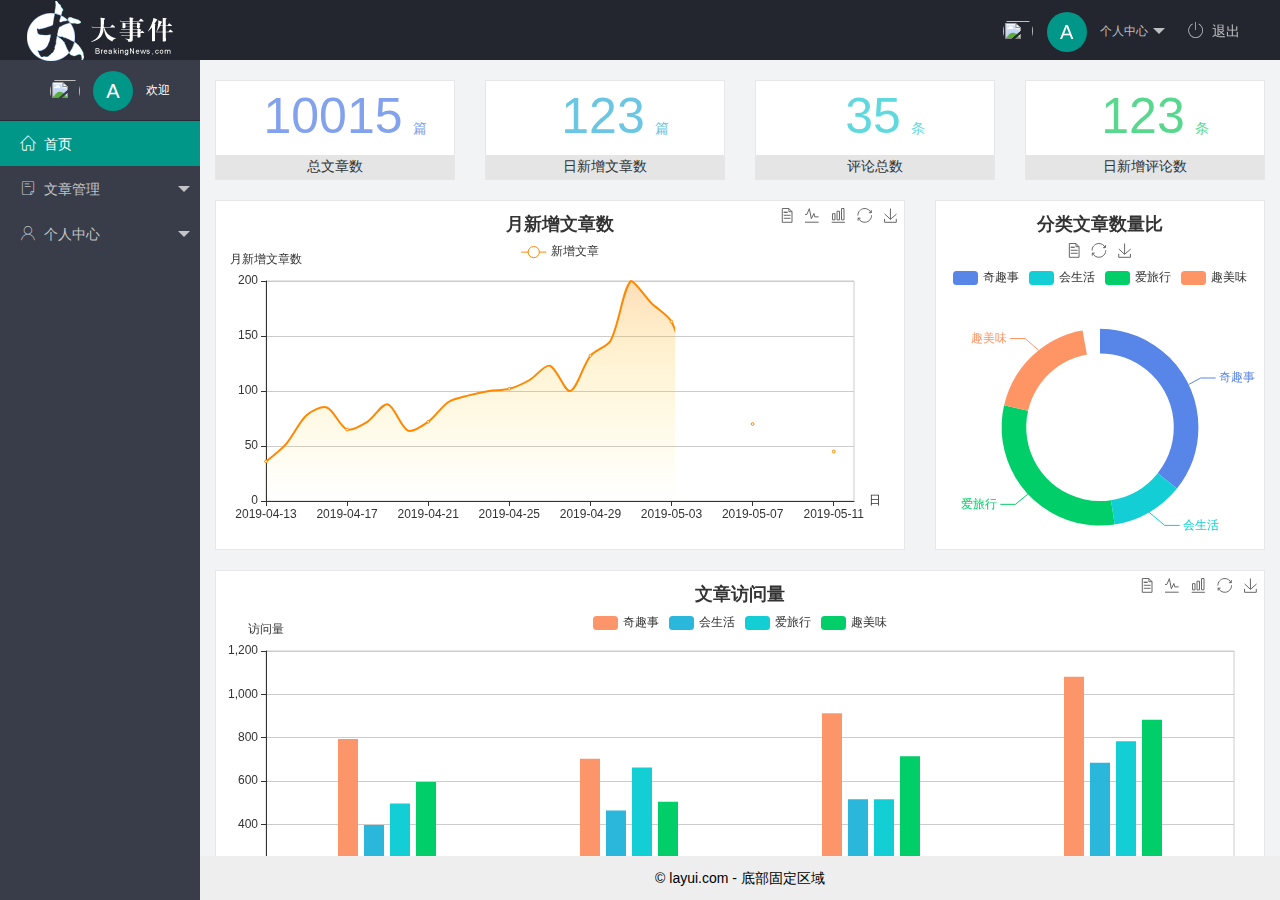
==== commit 054b9973: "完成个人中心功能开发" ====
--- a/index.html
+++ b/index.html
@@ -26,9 +26,9 @@
                         个人中心
                     </a>
                     <dl class="layui-nav-child">
-                        <dd><a href="">基本资料</a></dd>
-                        <dd><a href="">更换头像</a></dd>
-                        <dd><a href="">重置密码</a></dd>
+                        <dd><a href="/user/user_info.html" target="fm">基本资料</a></dd>
+                        <dd><a href="user/user_avatar.html" target="fm">更换头像</a></dd>
+                        <dd><a href="user/user_pwd.html" target="fm">重置密码</a></dd>
                     </dl>
                 </li>
                 <li class="layui-nav-item"><a href="javascript:;" id="btnLogout"><span class="iconfont">&#xe865;</span>退出</a></li>
@@ -56,9 +56,9 @@
                     <li class="layui-nav-item">
                         <a href="javascript:;"><span class="iconfont">&#xe614;</span>个人中心</a>
                         <dl class="layui-nav-child">
-                            <dd><a href="javascript:;"><i class="layui-icon layui-icon-app"></i>基本资料</a></dd>
-                            <dd><a href="javascript:;"><i class="layui-icon layui-icon-app"></i>更换头像</a></dd>
-                            <dd><a href="javascript:;"><i class="layui-icon layui-icon-app"></i>重置密码</a></dd>
+                            <dd><a href="user/user_info.html" target="fm"><i class="layui-icon layui-icon-app"></i>基本资料</a></dd>
+                            <dd><a href="user/user_avatar.html" target="fm"><i class="layui-icon layui-icon-app"></i>更换头像</a></dd>
+                            <dd><a href="user/user_pwd.html" target="fm"><i class="layui-icon layui-icon-app"></i>重置密码</a></dd>
                         </dl>
                     </li>
                 </ul>
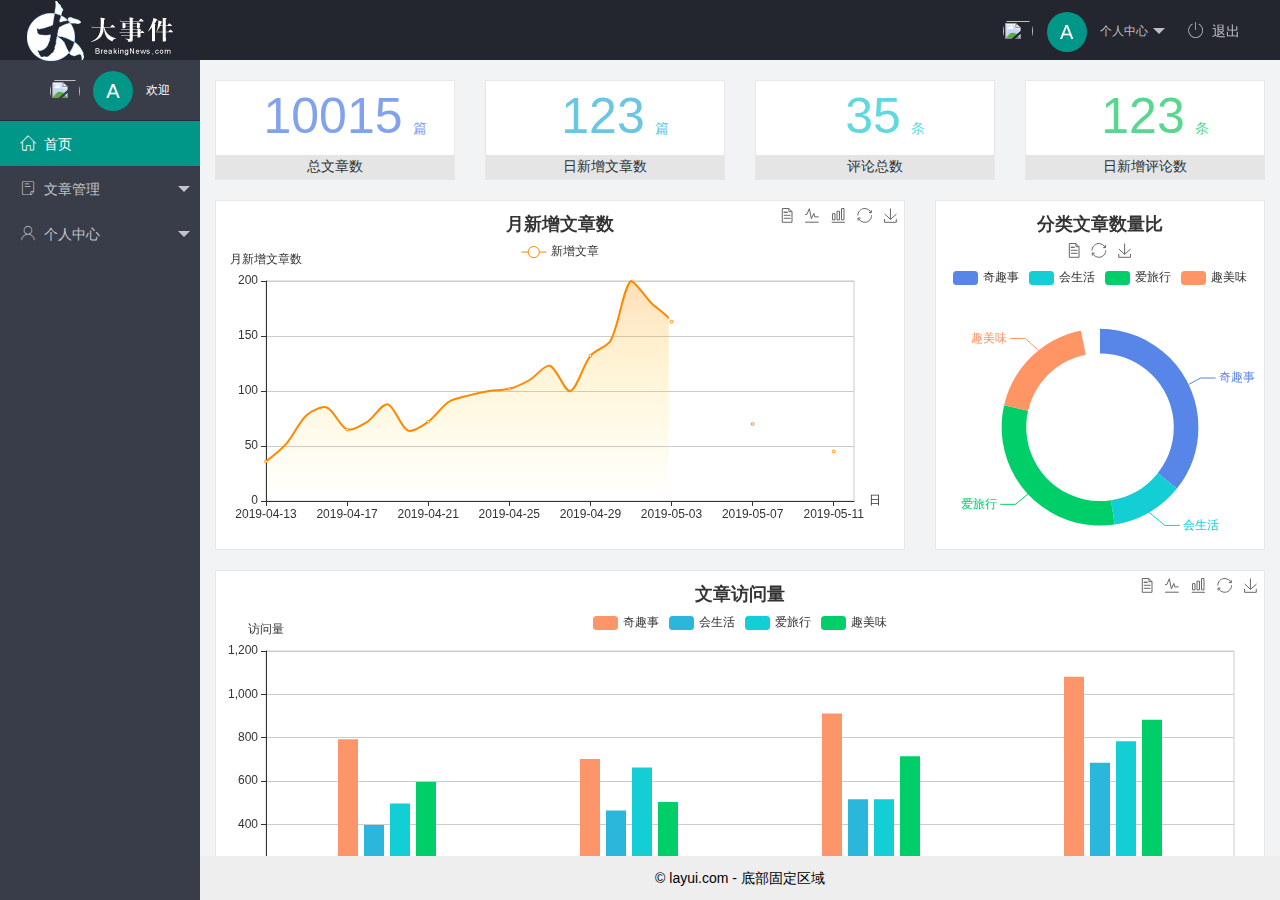
==== commit f4c232a4: "完成文章管理相关功能开发" ====
--- a/index.html
+++ b/index.html
@@ -48,9 +48,9 @@
                     <li class="layui-nav-item">
                         <a class="" href="javascript:;"><span class="iconfont">&#xe615;</span>文章管理</a>
                         <dl class="layui-nav-child">
-                            <dd><a href="javascript:;"><i class="layui-icon layui-icon-app"></i>文章类别</a></dd>
-                            <dd><a href="javascript:;"><i class="layui-icon layui-icon-app"></i>文章列表</a></dd>
-                            <dd><a href="javascript:;"><i class="layui-icon layui-icon-app"></i>发布文章</a></dd>
+                            <dd><a href="article/art_cate.html" target="fm"><i class="layui-icon layui-icon-app"></i>文章类别</a></dd>
+                            <dd><a href="article/art_list.html" target="fm"><i class="layui-icon layui-icon-app"></i>文章列表</a></dd>
+                            <dd><a href="article/art_pub.html" target="fm"><i class="layui-icon layui-icon-app"></i>发布文章</a></dd>
                         </dl>
                     </li>
                     <li class="layui-nav-item">
